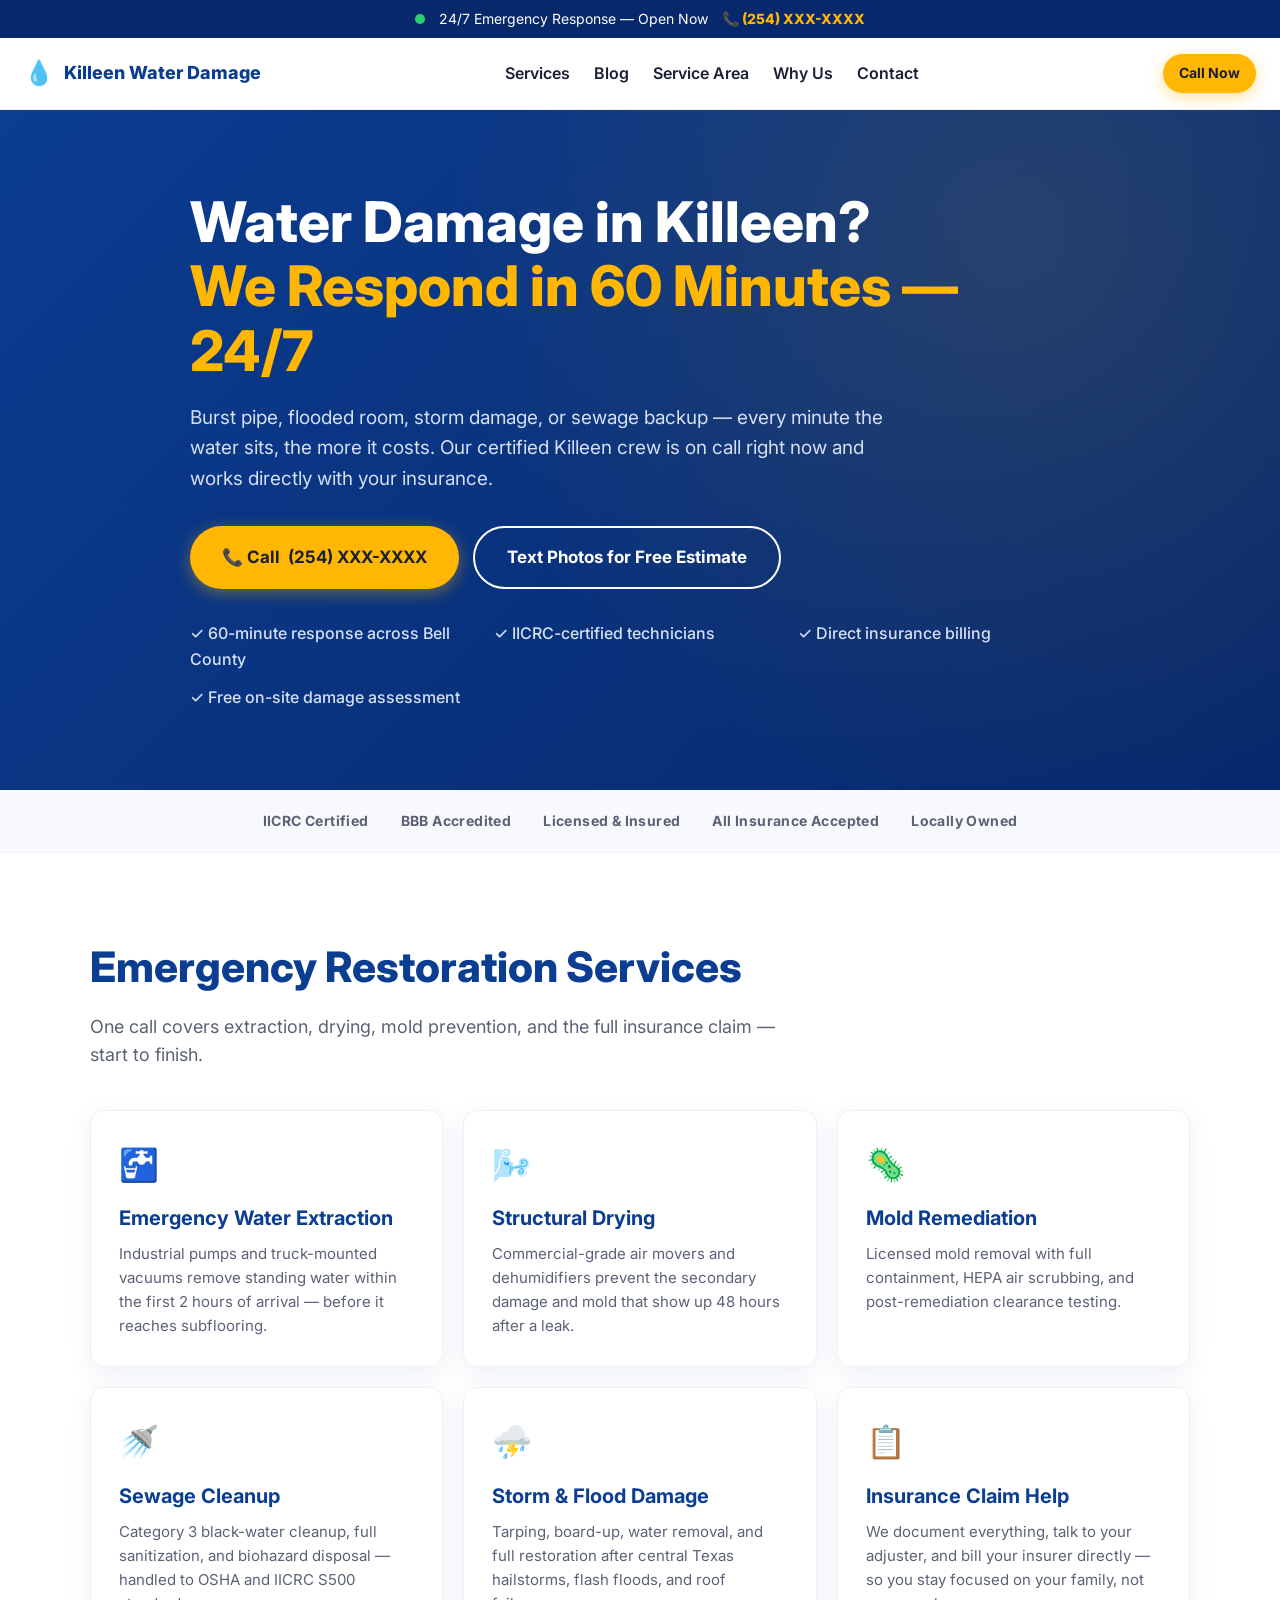
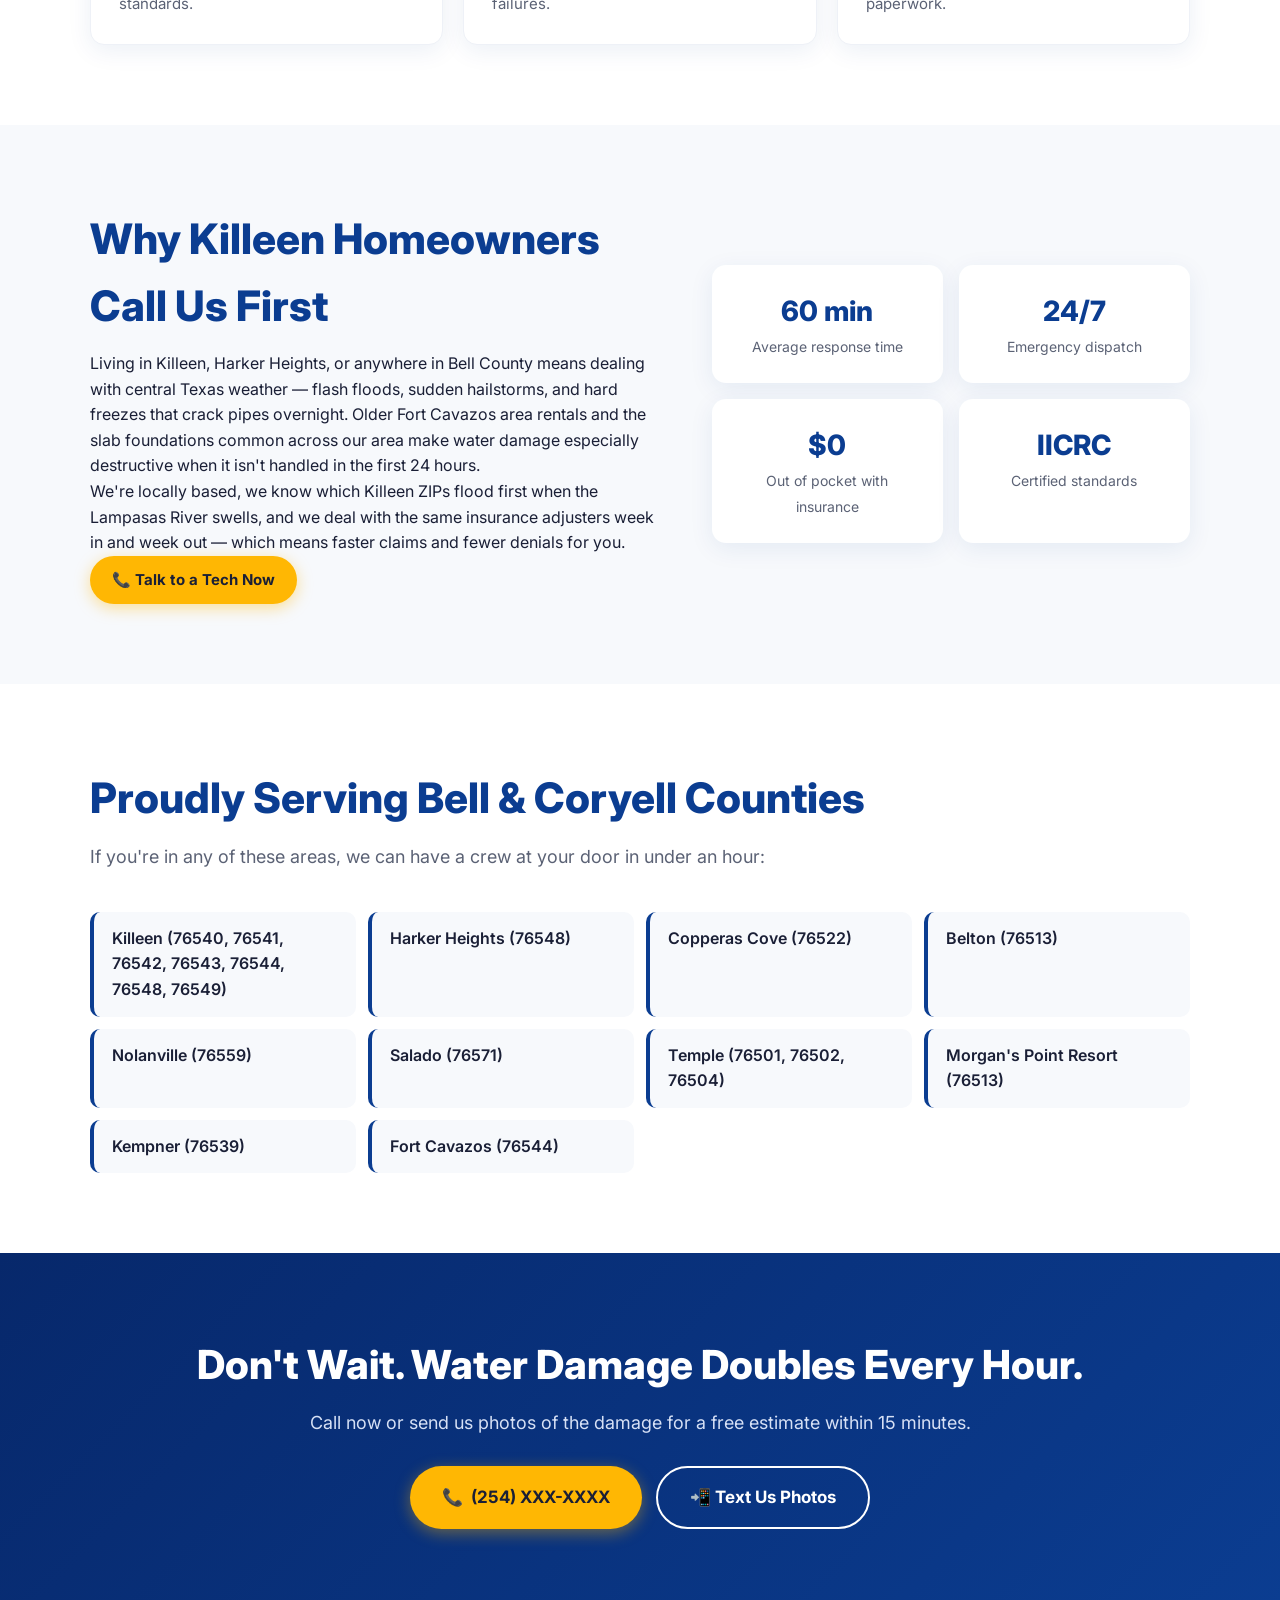
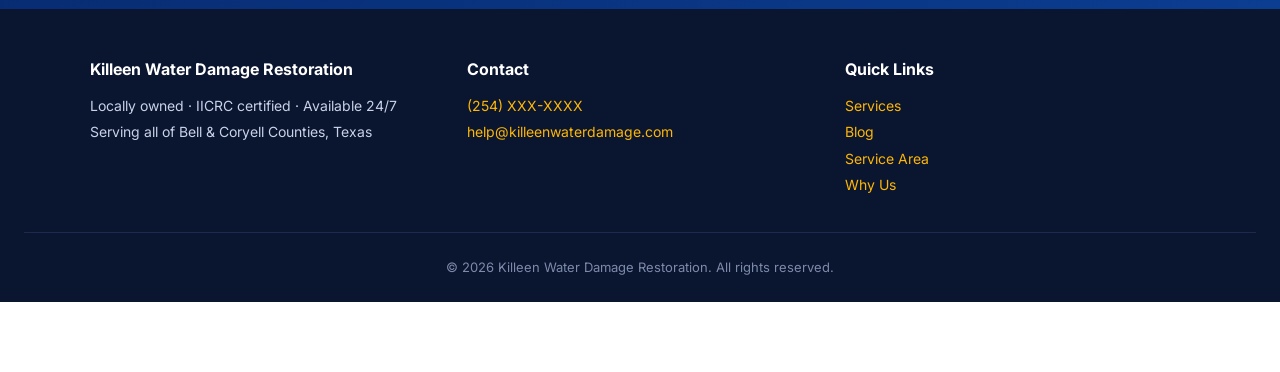
==== index.html @ c3e21293 "feat(blog): add blog index and 3 long-form Killeen guides with FAQ schema Made-with: Cursor" ====
<!DOCTYPE html>
<html lang="en">
<head>
  <meta charset="UTF-8" />
  <meta name="viewport" content="width=device-width, initial-scale=1.0" />
  <title>Killeen Water Damage Restoration | 24/7 Emergency Response</title>
  <meta name="description" content="Water damage in Killeen, TX? IICRC-certified crew on call 24/7. 60-minute response, direct insurance billing. Burst pipes, floods, mold—tap to call on mobile." />
  <meta name="theme-color" content="#0b3d91" />
  <link rel="canonical" href="https://killeenwaterdamage.com/" />
  <link rel="icon" href="/favicon.ico" type="image/x-icon" />
  <link rel="icon" href="/favicon.svg" type="image/svg+xml" />
  <meta property="og:type" content="website" />
  <meta property="og:url" content="https://killeenwaterdamage.com/" />
  <meta property="og:title" content="Killeen Water Damage Restoration | 24/7 Emergency Response" />
  <meta property="og:description" content="Killeen, TX water damage: IICRC-certified crew, 60-minute response, insurance billing, extraction, drying, mold. Tap to call from mobile." />
  <meta property="og:image" content="https://killeenwaterdamage.com/og.jpg" />
  <meta property="og:image:width" content="1200" />
  <meta property="og:image:height" content="630" />
  <meta property="og:locale" content="en_US" />
  <meta name="twitter:card" content="summary_large_image" />
  <meta name="twitter:title" content="Killeen Water Damage Restoration | 24/7 Emergency Response" />
  <meta name="twitter:description" content="Killeen, TX water damage: IICRC-certified crew, 60-minute response, insurance billing, extraction, drying, mold." />
  <meta name="twitter:image" content="https://killeenwaterdamage.com/og.jpg" />
  <link rel="preconnect" href="https://fonts.googleapis.com" />
  <link rel="preconnect" href="https://fonts.gstatic.com" crossorigin />
  <link href="https://fonts.googleapis.com/css2?family=Inter:wght@400;600;800&display=swap" rel="stylesheet" />
  <link rel="stylesheet" href="styles.css" />

  <!-- Business JSON-LD: filled from site.config.js. Address line: see TODO(virtual-mailbox) in site.config.js (streetLine). -->
  <script type="application/ld+json" id="ld-json-local-business">{}</script>
</head>
<body data-config-home>

  <div class="topbar">
    <span class="topbar__pulse"></span>
    <span>24/7 Emergency Response &mdash; Open Now</span>
    <a href="tel:+1254XXXXXXX" class="topbar__phone">📞 <span data-site-phone-text>(254) XXX-XXXX</span></a>
  </div>

  <header class="site-header">
    <a href="/" class="logo">
      <span class="logo__mark">💧</span>
      <span class="logo__text">Killeen Water Damage</span>
    </a>
    <nav class="nav" aria-label="Primary">
      <a href="#services">Services</a>
      <a href="/blog/">Blog</a>
      <a href="#area">Service Area</a>
      <a href="#why">Why Us</a>
      <a href="#contact">Contact</a>
    </nav>
    <a href="tel:+1254XXXXXXX" class="btn btn--primary btn--sm">Call Now</a>
  </header>

  <section class="hero">
    <div class="hero__inner">
      <h1>Water Damage in Killeen?<br/><span class="accent">We Respond in 60 Minutes &mdash; 24/7</span></h1>
      <p class="hero__sub">
        Burst pipe, flooded room, storm damage, or sewage backup &mdash; every minute the water sits, the more it costs. Our certified Killeen crew is on call right now and works directly with your insurance.
      </p>

      <div class="hero__cta">
        <a href="tel:+1254XXXXXXX" class="btn btn--primary btn--xl">📞 Call <span data-site-phone-text>(254) XXX-XXXX</span></a>
        <a href="#contact" class="btn btn--ghost btn--xl">Text Photos for Free Estimate</a>
      </div>

      <ul class="hero__bullets">
        <li>✓ 60-minute response across Bell County</li>
        <li>✓ IICRC-certified technicians</li>
        <li>✓ Direct insurance billing</li>
        <li>✓ Free on-site damage assessment</li>
      </ul>
    </div>
  </section>

  <section class="trust">
    <div class="trust__item">IICRC Certified</div>
    <div class="trust__item">BBB Accredited</div>
    <div class="trust__item">Licensed &amp; Insured</div>
    <div class="trust__item">All Insurance Accepted</div>
    <div class="trust__item">Locally Owned</div>
  </section>

  <section id="services" class="section">
    <div class="container">
      <h2 class="section__title">Emergency Restoration Services</h2>
      <p class="section__lead">One call covers extraction, drying, mold prevention, and the full insurance claim &mdash; start to finish.</p>

      <div class="cards">
        <a href="/services/water-extraction/" class="card">
          <div class="card__icon">🚰</div>
          <h3>Emergency Water Extraction</h3>
          <p>Industrial pumps and truck-mounted vacuums remove standing water within the first 2 hours of arrival &mdash; before it reaches subflooring.</p>
        </a>
        <a href="/services/structural-drying/" class="card">
          <div class="card__icon">🌬️</div>
          <h3>Structural Drying</h3>
          <p>Commercial-grade air movers and dehumidifiers prevent the secondary damage and mold that show up 48 hours after a leak.</p>
        </a>
        <a href="/services/mold-remediation/" class="card">
          <div class="card__icon">🦠</div>
          <h3>Mold Remediation</h3>
          <p>Licensed mold removal with full containment, HEPA air scrubbing, and post-remediation clearance testing.</p>
        </a>
        <a href="/services/sewage-cleanup/" class="card">
          <div class="card__icon">🚿</div>
          <h3>Sewage Cleanup</h3>
          <p>Category 3 black-water cleanup, full sanitization, and biohazard disposal &mdash; handled to OSHA and IICRC S500 standards.</p>
        </a>
        <a href="/services/storm-flood-damage/" class="card">
          <div class="card__icon">⛈️</div>
          <h3>Storm &amp; Flood Damage</h3>
          <p>Tarping, board-up, water removal, and full restoration after central Texas hailstorms, flash floods, and roof failures.</p>
        </a>
        <a href="/services/insurance-claim-help/" class="card">
          <div class="card__icon">📋</div>
          <h3>Insurance Claim Help</h3>
          <p>We document everything, talk to your adjuster, and bill your insurer directly &mdash; so you stay focused on your family, not paperwork.</p>
        </a>
      </div>
    </div>
  </section>

  <section id="why" class="section section--alt">
    <div class="container container--two">
      <div>
        <h2 class="section__title">Why Killeen Homeowners Call Us First</h2>
        <p>Living in Killeen, Harker Heights, or anywhere in Bell County means dealing with central Texas weather &mdash; flash floods, sudden hailstorms, and hard freezes that crack pipes overnight. Older Fort Cavazos area rentals and the slab foundations common across our area make water damage especially destructive when it isn't handled in the first 24 hours.</p>
        <p>We're locally based, we know which Killeen ZIPs flood first when the Lampasas River swells, and we deal with the same insurance adjusters week in and week out &mdash; which means faster claims and fewer denials for you.</p>
        <a href="tel:+1254XXXXXXX" class="btn btn--primary">📞 Talk to a Tech Now</a>
      </div>
      <div class="stats">
        <div class="stat"><strong>60 min</strong><span>Average response time</span></div>
        <div class="stat"><strong>24/7</strong><span>Emergency dispatch</span></div>
        <div class="stat"><strong>$0</strong><span>Out of pocket with insurance</span></div>
        <div class="stat"><strong>IICRC</strong><span>Certified standards</span></div>
      </div>
    </div>
  </section>

  <section id="area" class="section">
    <div class="container">
      <h2 class="section__title">Proudly Serving Bell &amp; Coryell Counties</h2>
      <p class="section__lead">If you're in any of these areas, we can have a crew at your door in under an hour:</p>
      <ul class="area-grid">
        <li>Killeen (76540, 76541, 76542, 76543, 76544, 76548, 76549)</li>
        <li>Harker Heights (76548)</li>
        <li>Copperas Cove (76522)</li>
        <li>Belton (76513)</li>
        <li>Nolanville (76559)</li>
        <li>Salado (76571)</li>
        <li>Temple (76501, 76502, 76504)</li>
        <li>Morgan's Point Resort (76513)</li>
        <li>Kempner (76539)</li>
        <li>Fort Cavazos (76544)</li>
      </ul>
    </div>
  </section>

  <section id="contact" class="cta">
    <div class="container">
      <h2>Don't Wait. Water Damage Doubles Every Hour.</h2>
      <p>Call now or send us photos of the damage for a free estimate within 15 minutes.</p>
      <div class="cta__buttons">
        <a href="tel:+1254XXXXXXX" class="btn btn--primary btn--xl">📞 <span data-site-phone-text>(254) XXX-XXXX</span></a>
        <a href="sms:+1254XXXXXXX" class="btn btn--ghost btn--xl">📲 Text Us Photos</a>
      </div>
    </div>
  </section>

  <footer class="footer">
    <div class="container footer__inner">
      <div>
        <strong>Killeen Water Damage Restoration</strong>
        <p>Locally owned &middot; IICRC certified &middot; Available 24/7</p>
        <p>Serving all of Bell &amp; Coryell Counties, Texas</p>
      </div>
      <div>
        <strong>Contact</strong>
        <p><a href="tel:+1254XXXXXXX"><span data-site-phone-text>(254) XXX-XXXX</span></a></p>
        <p><a href="mailto:help@killeenwaterdamage.com">help@killeenwaterdamage.com</a></p>
      </div>
      <div>
        <strong>Quick Links</strong>
        <p><a href="#services">Services</a></p>
        <p><a href="/blog/">Blog</a></p>
        <p><a href="#area">Service Area</a></p>
        <p><a href="#why">Why Us</a></p>
      </div>
    </div>
    <div class="footer__legal">
      &copy; <span id="year"></span> Killeen Water Damage Restoration. All rights reserved.
    </div>
  </footer>

  <a href="tel:+1254XXXXXXX" class="sticky-call">📞 Call Now &mdash; 24/7</a>

  <script src="site.config.js" defer></script>
  <script src="script.js" defer></script>
</body>
</html>
---- styles.css ----
:root {
  --navy: #0b3d91;
  --navy-dark: #07286b;
  --accent: #ffb703;
  --bg: #f7f9fc;
  --text: #1a1f36;
  --muted: #5b6275;
  --white: #ffffff;
  --shadow: 0 6px 24px rgba(11, 61, 145, 0.08);
  --radius: 14px;
}

* { box-sizing: border-box; margin: 0; padding: 0; }
html { scroll-behavior: smooth; }
body {
  font-family: 'Inter', -apple-system, BlinkMacSystemFont, sans-serif;
  color: var(--text);
  background: var(--white);
  line-height: 1.6;
  -webkit-font-smoothing: antialiased;
  padding-bottom: 70px;
}
a { color: var(--navy); text-decoration: none; }
img { max-width: 100%; display: block; }

/* TOP BAR */
.topbar {
  background: var(--navy-dark);
  color: var(--white);
  display: flex;
  justify-content: center;
  align-items: center;
  gap: 14px;
  padding: 8px 16px;
  font-size: 14px;
  flex-wrap: wrap;
}
.topbar__pulse {
  width: 10px; height: 10px; border-radius: 50%;
  background: #2ecc71;
  box-shadow: 0 0 0 0 rgba(46, 204, 113, 0.7);
  animation: pulse 1.6s infinite;
}
@keyframes pulse {
  0% { box-shadow: 0 0 0 0 rgba(46, 204, 113, 0.7); }
  70% { box-shadow: 0 0 0 12px rgba(46, 204, 113, 0); }
  100% { box-shadow: 0 0 0 0 rgba(46, 204, 113, 0); }
}
.topbar__phone { color: var(--accent); font-weight: 800; }

/* HEADER */
.site-header {
  display: flex;
  justify-content: space-between;
  align-items: center;
  padding: 16px 24px;
  background: var(--white);
  border-bottom: 1px solid #eef1f7;
  position: sticky; top: 0; z-index: 50;
}
.logo { display: flex; align-items: center; gap: 10px; font-weight: 800; color: var(--navy); font-size: 18px; }
.logo__mark { font-size: 24px; }
.nav { display: flex; gap: 24px; }
.nav a { color: var(--text); font-weight: 600; }
.nav a:hover { color: var(--navy); }

@media (max-width: 760px) {
  .nav { display: none; }
}

/* BUTTONS */
.btn {
  display: inline-flex;
  align-items: center;
  justify-content: center;
  gap: 8px;
  padding: 12px 22px;
  border-radius: 999px;
  font-weight: 700;
  font-size: 15px;
  transition: transform .08s ease, box-shadow .2s ease;
  cursor: pointer;
  border: none;
}
.btn--primary { background: var(--accent); color: #1a1f36; box-shadow: 0 4px 16px rgba(255, 183, 3, 0.4); }
.btn--primary:hover { transform: translateY(-1px); box-shadow: 0 8px 24px rgba(255, 183, 3, 0.5); }
.btn--ghost { background: transparent; color: var(--white); border: 2px solid var(--white); }
.btn--ghost:hover { background: var(--white); color: var(--navy); }
.btn--xl { padding: 16px 32px; font-size: 17px; }
.btn--sm { padding: 8px 16px; font-size: 14px; }

/* HERO */
.hero {
  background: linear-gradient(135deg, var(--navy) 0%, var(--navy-dark) 100%);
  color: var(--white);
  padding: 80px 24px;
  position: relative;
  overflow: hidden;
}
.hero::before {
  content: '';
  position: absolute; inset: 0;
  background: radial-gradient(circle at 80% 20%, rgba(255,183,3,0.12), transparent 50%);
  pointer-events: none;
}
.hero__inner { max-width: 900px; margin: 0 auto; position: relative; }
.hero h1 { font-size: clamp(32px, 5vw, 56px); font-weight: 800; line-height: 1.15; margin-bottom: 20px; }
.hero h1 .accent { color: var(--accent); }
.hero__sub { font-size: clamp(16px, 2vw, 19px); color: #d6e0f5; max-width: 720px; margin-bottom: 32px; }
.hero__cta { display: flex; flex-wrap: wrap; gap: 14px; margin-bottom: 32px; }
.hero__bullets { list-style: none; display: grid; grid-template-columns: repeat(auto-fit, minmax(220px, 1fr)); gap: 12px; }
.hero__bullets li { color: #d6e0f5; font-weight: 500; }

/* TRUST STRIP */
.trust {
  background: var(--bg);
  padding: 20px 24px;
  display: flex;
  flex-wrap: wrap;
  justify-content: center;
  gap: 32px;
  border-bottom: 1px solid #eef1f7;
}
.trust__item { font-weight: 700; color: var(--muted); font-size: 14px; letter-spacing: 0.4px; }

/* SECTIONS */
.section { padding: 80px 24px; }
.section--alt { background: var(--bg); }
.container { max-width: 1100px; margin: 0 auto; }
.container--two { display: grid; grid-template-columns: 1.2fr 1fr; gap: 48px; align-items: center; }
@media (max-width: 800px) { .container--two { grid-template-columns: 1fr; } }
.section__title { font-size: clamp(28px, 4vw, 42px); font-weight: 800; margin-bottom: 12px; color: var(--navy); }
.section__lead { color: var(--muted); font-size: 18px; margin-bottom: 40px; max-width: 700px; }

/* CARDS */
.cards { display: grid; grid-template-columns: repeat(auto-fit, minmax(280px, 1fr)); gap: 20px; }
.card {
  background: var(--white);
  border: 1px solid #eef1f7;
  border-radius: var(--radius);
  padding: 28px;
  box-shadow: var(--shadow);
  transition: transform .15s ease, box-shadow .25s ease;
}
.card:hover { transform: translateY(-4px); box-shadow: 0 12px 32px rgba(11, 61, 145, 0.12); }
.card__icon { font-size: 32px; margin-bottom: 12px; }
.card h3 { font-size: 20px; margin-bottom: 8px; color: var(--navy); }
.card p { color: var(--muted); font-size: 15px; }
a.card {
  color: inherit;
  display: block;
  text-decoration: none;
}
a.card:hover h3 { text-decoration: underline; text-underline-offset: 3px; }
.prose h2 { font-size: 1.35rem; color: var(--navy); margin: 2.5rem 0 0.75rem; }
.prose h3 { font-size: 1.1rem; color: var(--navy); margin: 1.5rem 0 0.5rem; }
.prose p { margin: 0 0 1rem; color: var(--text); }
.prose ul { margin: 0 0 1.25rem 1.1rem; color: var(--text); }
.prose li { margin-bottom: 0.4rem; }
.prose-cta { background: var(--bg); border-left: 4px solid var(--navy); padding: 1.25rem 1.5rem; border-radius: var(--radius); margin: 2rem 0; }
.faq__list { list-style: none; margin: 0; padding: 0; }
.faq__list li { margin-bottom: 1.25rem; border-bottom: 1px solid #eef1f7; padding-bottom: 1.25rem; }
.faq__list h3 { font-size: 1rem; margin-bottom: 0.4rem; }
.svc-footer-links { display: flex; flex-wrap: wrap; gap: 0.75rem; margin-top: 2rem; }
.svc-footer-links a { text-decoration: underline; }
.post-meta { color: var(--muted); font-size: 14px; margin-bottom: 0.5rem; }
.post-lead { font-size: 1.1rem; font-weight: 600; color: var(--navy); margin-bottom: 1.5rem; }
.blog-cta { background: var(--bg); border-radius: var(--radius); padding: 1.25rem 1.5rem; margin: 2rem 0; border: 1px solid #eef1f7; }
.blog-cta .btn { margin-top: 0.5rem; }

/* STATS */
.stats { display: grid; grid-template-columns: 1fr 1fr; gap: 16px; }
.stat {
  background: var(--white);
  border-radius: var(--radius);
  padding: 24px;
  text-align: center;
  box-shadow: var(--shadow);
}
.stat strong { display: block; font-size: 28px; color: var(--navy); font-weight: 800; }
.stat span { color: var(--muted); font-size: 14px; }

/* AREA GRID */
.area-grid {
  list-style: none;
  display: grid;
  grid-template-columns: repeat(auto-fit, minmax(260px, 1fr));
  gap: 12px;
}
.area-grid li {
  background: var(--bg);
  padding: 14px 18px;
  border-radius: 10px;
  font-weight: 600;
  color: var(--text);
  border-left: 4px solid var(--navy);
}

/* FINAL CTA */
.cta {
  background: linear-gradient(135deg, var(--navy-dark) 0%, var(--navy) 100%);
  color: var(--white);
  padding: 80px 24px;
  text-align: center;
}
.cta h2 { font-size: clamp(28px, 4vw, 40px); font-weight: 800; margin-bottom: 12px; }
.cta p { color: #d6e0f5; font-size: 18px; margin-bottom: 28px; }
.cta__buttons { display: flex; flex-wrap: wrap; gap: 14px; justify-content: center; }

/* FOOTER */
.footer { background: #0a1530; color: #c9d2e7; padding: 48px 24px 0; }
.footer__inner {
  display: grid;
  grid-template-columns: repeat(auto-fit, minmax(240px, 1fr));
  gap: 32px;
}
.footer strong { color: var(--white); display: block; margin-bottom: 12px; font-size: 16px; }
.footer p { font-size: 14px; margin-bottom: 4px; }
.footer a { color: var(--accent); }
.footer__legal {
  text-align: center;
  padding: 24px 0;
  margin-top: 32px;
  border-top: 1px solid #1c2950;
  font-size: 13px;
  color: #7d8aaa;
}

/* STICKY MOBILE CALL BAR */
.sticky-call {
  display: none;
  position: fixed;
  bottom: 0;
  left: 0;
  right: 0;
  background: var(--accent);
  color: #1a1f36;
  text-align: center;
  padding: 16px;
  font-weight: 800;
  font-size: 17px;
  z-index: 100;
  box-shadow: 0 -4px 16px rgba(0,0,0,0.2);
}
@media (max-width: 760px) {
  .sticky-call { display: block; }
}
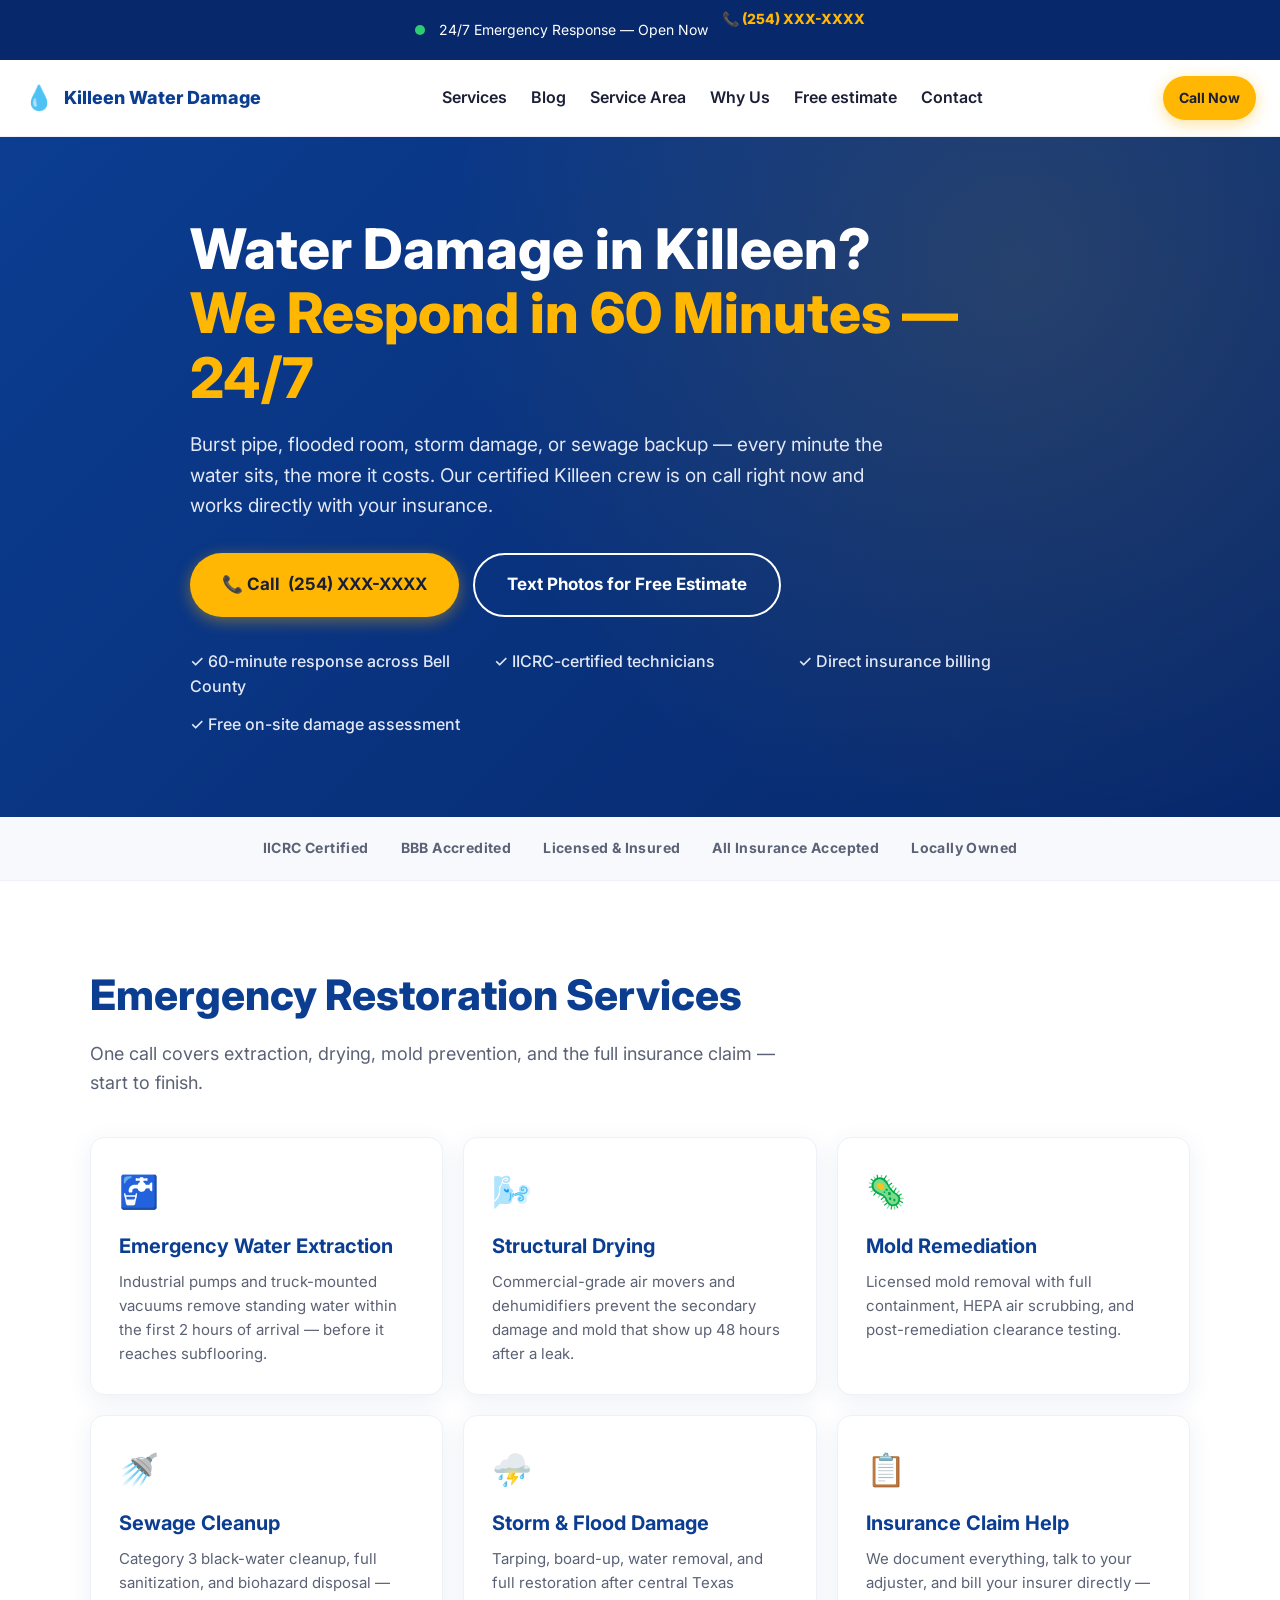
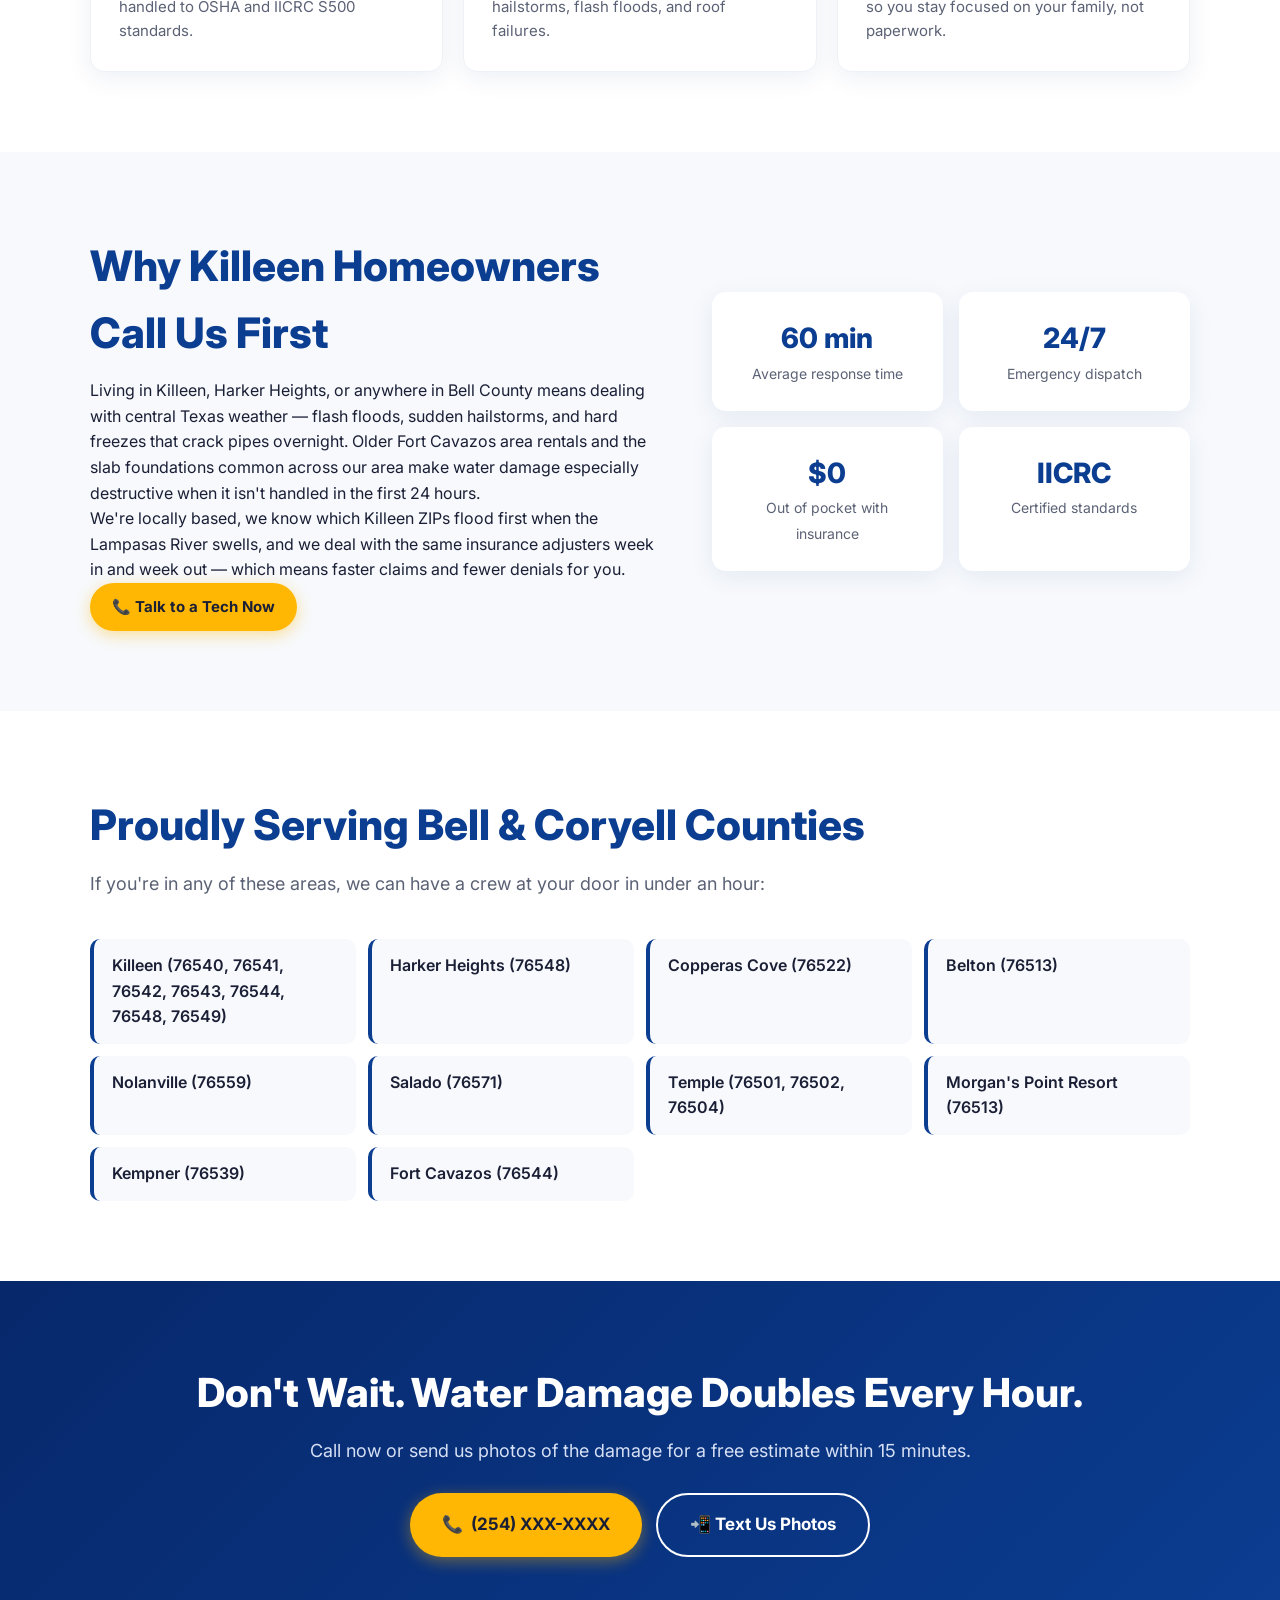
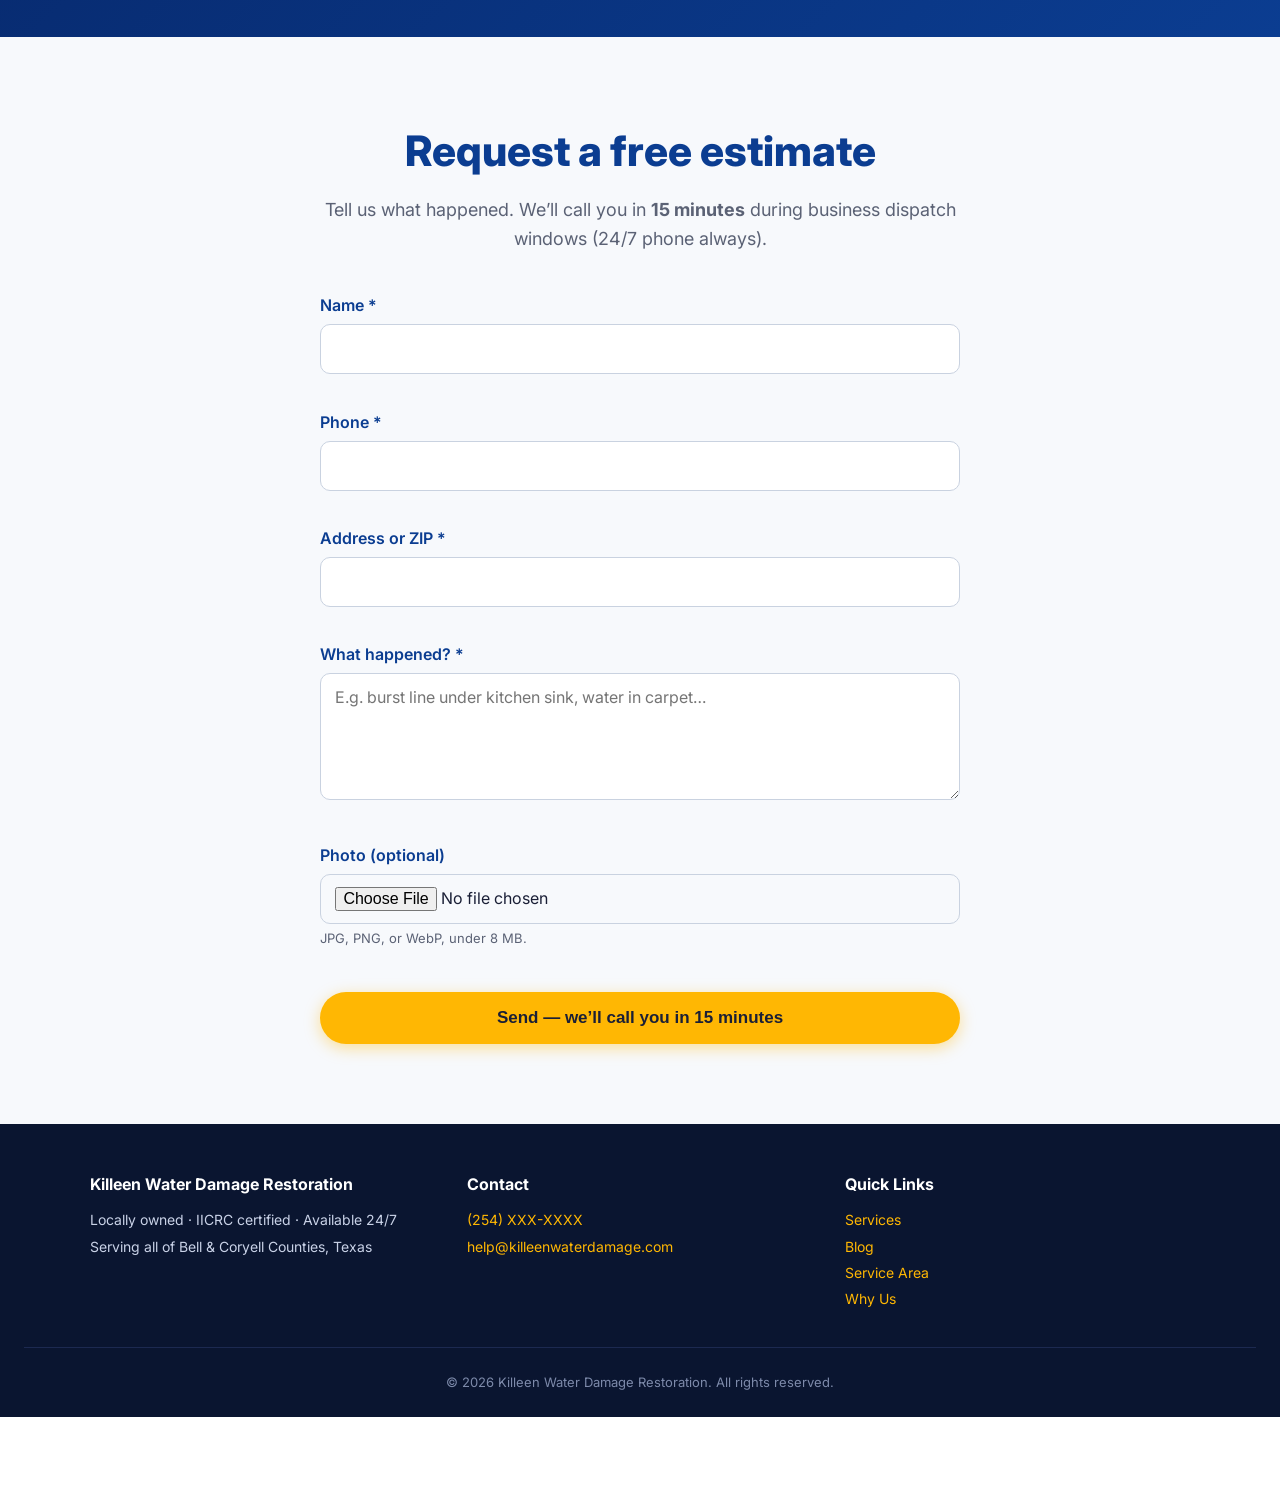
==== commit c425696c: "feat(forms): add free estimate form to homepage with /api/lead; improve a11y, contrast, and font loa" ====
--- a/index.html
+++ b/index.html
@@ -3,7 +3,7 @@
 <head>
   <meta charset="UTF-8" />
   <meta name="viewport" content="width=device-width, initial-scale=1.0" />
-  <title>Killeen Water Damage Restoration | 24/7 Emergency Response</title>
+  <title>24/7 Water Damage in Killeen, TX | Killeen Water Damage Restoration</title>
   <meta name="description" content="Water damage in Killeen, TX? IICRC-certified crew on call 24/7. 60-minute response, direct insurance billing. Burst pipes, floods, mold—tap to call on mobile." />
   <meta name="theme-color" content="#0b3d91" />
   <link rel="canonical" href="https://killeenwaterdamage.com/" />
@@ -11,20 +11,22 @@
   <link rel="icon" href="/favicon.svg" type="image/svg+xml" />
   <meta property="og:type" content="website" />
   <meta property="og:url" content="https://killeenwaterdamage.com/" />
-  <meta property="og:title" content="Killeen Water Damage Restoration | 24/7 Emergency Response" />
+  <meta property="og:title" content="24/7 Water Damage in Killeen, TX | Killeen Water Damage Restoration" />
   <meta property="og:description" content="Killeen, TX water damage: IICRC-certified crew, 60-minute response, insurance billing, extraction, drying, mold. Tap to call from mobile." />
   <meta property="og:image" content="https://killeenwaterdamage.com/og.jpg" />
   <meta property="og:image:width" content="1200" />
   <meta property="og:image:height" content="630" />
   <meta property="og:locale" content="en_US" />
   <meta name="twitter:card" content="summary_large_image" />
-  <meta name="twitter:title" content="Killeen Water Damage Restoration | 24/7 Emergency Response" />
+  <meta name="twitter:title" content="24/7 Water Damage in Killeen, TX | Killeen Water Damage Restoration" />
   <meta name="twitter:description" content="Killeen, TX water damage: IICRC-certified crew, 60-minute response, insurance billing, extraction, drying, mold." />
   <meta name="twitter:image" content="https://killeenwaterdamage.com/og.jpg" />
   <link rel="preconnect" href="https://fonts.googleapis.com" />
   <link rel="preconnect" href="https://fonts.gstatic.com" crossorigin />
-  <link href="https://fonts.googleapis.com/css2?family=Inter:wght@400;600;800&display=swap" rel="stylesheet" />
+  <link href="https://fonts.googleapis.com/css2?family=Inter:wght@400;600;800&display=swap" rel="stylesheet" media="print" onload="this.media='all'" />
+  <noscript><link href="https://fonts.googleapis.com/css2?family=Inter:wght@400;600;800&display=swap" rel="stylesheet" /></noscript>
   <link rel="stylesheet" href="styles.css" />
+  <meta property="og:site_name" content="Killeen Water Damage Restoration" />
 
   <!-- Business JSON-LD: filled from site.config.js. Address line: see TODO(virtual-mailbox) in site.config.js (streetLine). -->
   <script type="application/ld+json" id="ld-json-local-business">{}</script>
@@ -38,8 +40,8 @@
   </div>
 
   <header class="site-header">
-    <a href="/" class="logo">
-      <span class="logo__mark">💧</span>
+    <a href="/" class="logo" aria-label="Killeen Water Damage home">
+      <span class="logo__mark" aria-hidden="true">💧</span>
       <span class="logo__text">Killeen Water Damage</span>
     </a>
     <nav class="nav" aria-label="Primary">
@@ -47,9 +49,10 @@
       <a href="/blog/">Blog</a>
       <a href="#area">Service Area</a>
       <a href="#why">Why Us</a>
+      <a href="#estimate">Free estimate</a>
       <a href="#contact">Contact</a>
     </nav>
-    <a href="tel:+1254XXXXXXX" class="btn btn--primary btn--sm">Call Now</a>
+    <a href="tel:+1254XXXXXXX" class="btn btn--primary btn--sm" aria-label="Call now (24-7)">Call Now</a>
   </header>
 
   <section class="hero">
@@ -168,7 +171,46 @@
     </div>
   </section>
 
-  <footer class="footer">
+  <section id="estimate" class="section section--alt" aria-labelledby="estimate-title">
+    <div class="container" style="max-width: 640px">
+      <h2 id="estimate-title" class="section__title" style="text-align: center">Request a free estimate</h2>
+      <p class="section__lead" style="text-align: center; margin-left: auto; margin-right: auto">Tell us what happened. We&rsquo;ll call you in <strong>15 minutes</strong> during business dispatch windows (24/7 phone always).</p>
+      <form class="lead-form" id="lead-form" novalidate enctype="multipart/form-data" method="post" action="/api/lead" lang="en">
+        <p class="lead-form__field">
+          <label for="lead-name">Name <span aria-hidden="true">*</span></label>
+          <input type="text" id="lead-name" name="name" required autocomplete="name" />
+          <span class="lead-form__err" id="lead-err-name" role="alert"></span>
+        </p>
+        <p class="lead-form__field">
+          <label for="lead-phone">Phone <span aria-hidden="true">*</span></label>
+          <input type="tel" id="lead-phone" name="phone" inputmode="tel" required autocomplete="tel" />
+          <span class="lead-form__err" id="lead-err-phone" role="alert"></span>
+        </p>
+        <p class="lead-form__field">
+          <label for="lead-addr">Address or ZIP <span aria-hidden="true">*</span></label>
+          <input type="text" id="lead-addr" name="address" required autocomplete="street-address" />
+          <span class="lead-form__err" id="lead-err-addr" role="alert"></span>
+        </p>
+        <p class="lead-form__field">
+          <label for="lead-msg">What happened? <span aria-hidden="true">*</span></label>
+          <textarea id="lead-msg" name="description" rows="4" required placeholder="E.g. burst line under kitchen sink, water in carpet…"></textarea>
+          <span class="lead-form__err" id="lead-err-msg" role="alert"></span>
+        </p>
+        <p class="lead-form__field">
+          <label for="lead-photo">Photo (optional)</label>
+          <input type="file" id="lead-photo" name="photo" accept="image/*" />
+          <span class="lead-form__hint" id="lead-photo-hint">JPG, PNG, or WebP, under 8 MB.</span>
+          <span class="lead-form__err" id="lead-err-photo" role="alert"></span>
+        </p>
+        <button type="submit" class="btn btn--primary btn--xl" style="width: 100%; margin-top: 0.5rem" id="lead-submit">Send &mdash; we&rsquo;ll call you in 15 minutes</button>
+      </form>
+      <div class="lead-form__success" id="lead-success" hidden role="status">
+        <p><strong>We&rsquo;ll call you in 15 minutes.</strong> If this is a life-safety emergency, <a href="tel:+1254XXXXXXX" class="accent-link">call <span data-site-phone-text>(254) XXX-XXXX</span></a> right now so dispatch can route a truck.</p>
+      </div>
+    </div>
+  </section>
+
+  <footer class="footer" role="contentinfo">
     <div class="container footer__inner">
       <div>
         <strong>Killeen Water Damage Restoration</strong>
@@ -193,7 +235,7 @@
     </div>
   </footer>
 
-  <a href="tel:+1254XXXXXXX" class="sticky-call">📞 Call Now &mdash; 24/7</a>
+  <a href="tel:+1254XXXXXXX" class="sticky-call" aria-label="Call Killeen Water Damage now, 24 hours">📞 Call Now &mdash; 24/7</a>
 
   <script src="site.config.js" defer></script>
   <script src="script.js" defer></script>
--- a/styles.css
+++ b/styles.css
@@ -106,10 +106,10 @@
 .hero__inner { max-width: 900px; margin: 0 auto; position: relative; }
 .hero h1 { font-size: clamp(32px, 5vw, 56px); font-weight: 800; line-height: 1.15; margin-bottom: 20px; }
 .hero h1 .accent { color: var(--accent); }
-.hero__sub { font-size: clamp(16px, 2vw, 19px); color: #d6e0f5; max-width: 720px; margin-bottom: 32px; }
+.hero__sub { font-size: clamp(16px, 2vw, 19px); color: #e2e8f5; max-width: 720px; margin-bottom: 32px; }
 .hero__cta { display: flex; flex-wrap: wrap; gap: 14px; margin-bottom: 32px; }
 .hero__bullets { list-style: none; display: grid; grid-template-columns: repeat(auto-fit, minmax(220px, 1fr)); gap: 12px; }
-.hero__bullets li { color: #d6e0f5; font-weight: 500; }
+.hero__bullets li { color: #e2e8f5; font-weight: 500; }
 
 /* TRUST STRIP */
 .trust {
@@ -168,6 +168,31 @@
 .blog-cta { background: var(--bg); border-radius: var(--radius); padding: 1.25rem 1.5rem; margin: 2rem 0; border: 1px solid #eef1f7; }
 .blog-cta .btn { margin-top: 0.5rem; }
 
+/* Lead form (homepage) */
+.lead-form { margin-top: 1rem; }
+.lead-form__field { margin-bottom: 1.1rem; }
+.lead-form__field label { display: block; font-weight: 600; color: var(--navy); margin-bottom: 0.35rem; }
+.lead-form input,
+.lead-form textarea {
+  width: 100%;
+  max-width: 100%;
+  padding: 0.7rem 0.9rem;
+  font: inherit;
+  border: 1px solid #c9d2e0;
+  border-radius: 10px;
+  min-height: 44px;
+}
+.lead-form textarea { min-height: 120px; resize: vertical; }
+.lead-form__hint { display: block; font-size: 13px; color: var(--muted); margin-top: 0.25rem; }
+.lead-form__err { display: block; font-size: 13px; color: #b42318; min-height: 1.1em; margin-top: 0.2rem; }
+.lead-form__success { background: #ecfdf3; border: 1px solid #6ee7b7; border-radius: var(--radius); padding: 1.25rem 1.5rem; margin-top: 1.25rem; color: #065f46; }
+.accent-link { color: var(--navy); font-weight: 800; }
+
+/* Mobile tap minimums (44×44) */
+.topbar a,
+.site-header .btn--sm { min-height: 44px; min-width: 44px; align-items: center; }
+.sticky-call { min-height: 48px; display: flex; align-items: center; justify-content: center; }
+
 /* STATS */
 .stats { display: grid; grid-template-columns: 1fr 1fr; gap: 16px; }
 .stat {
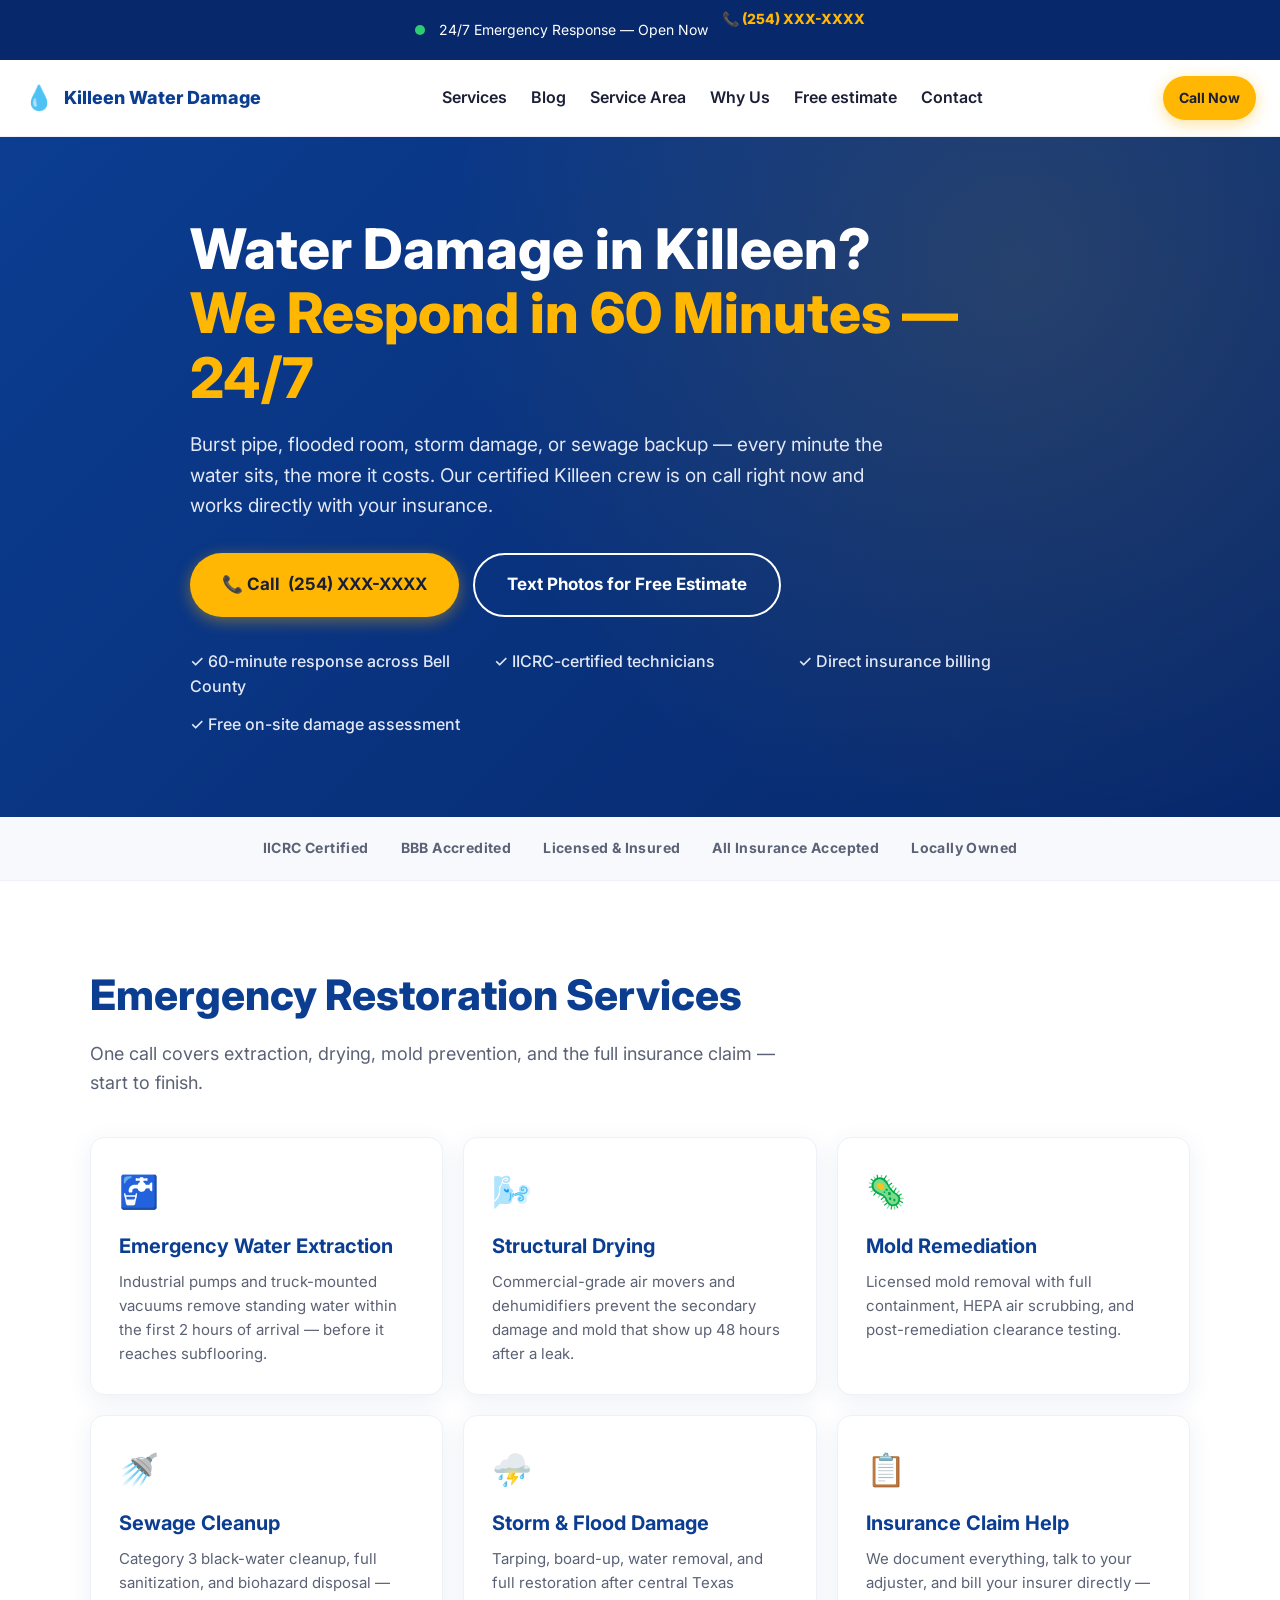
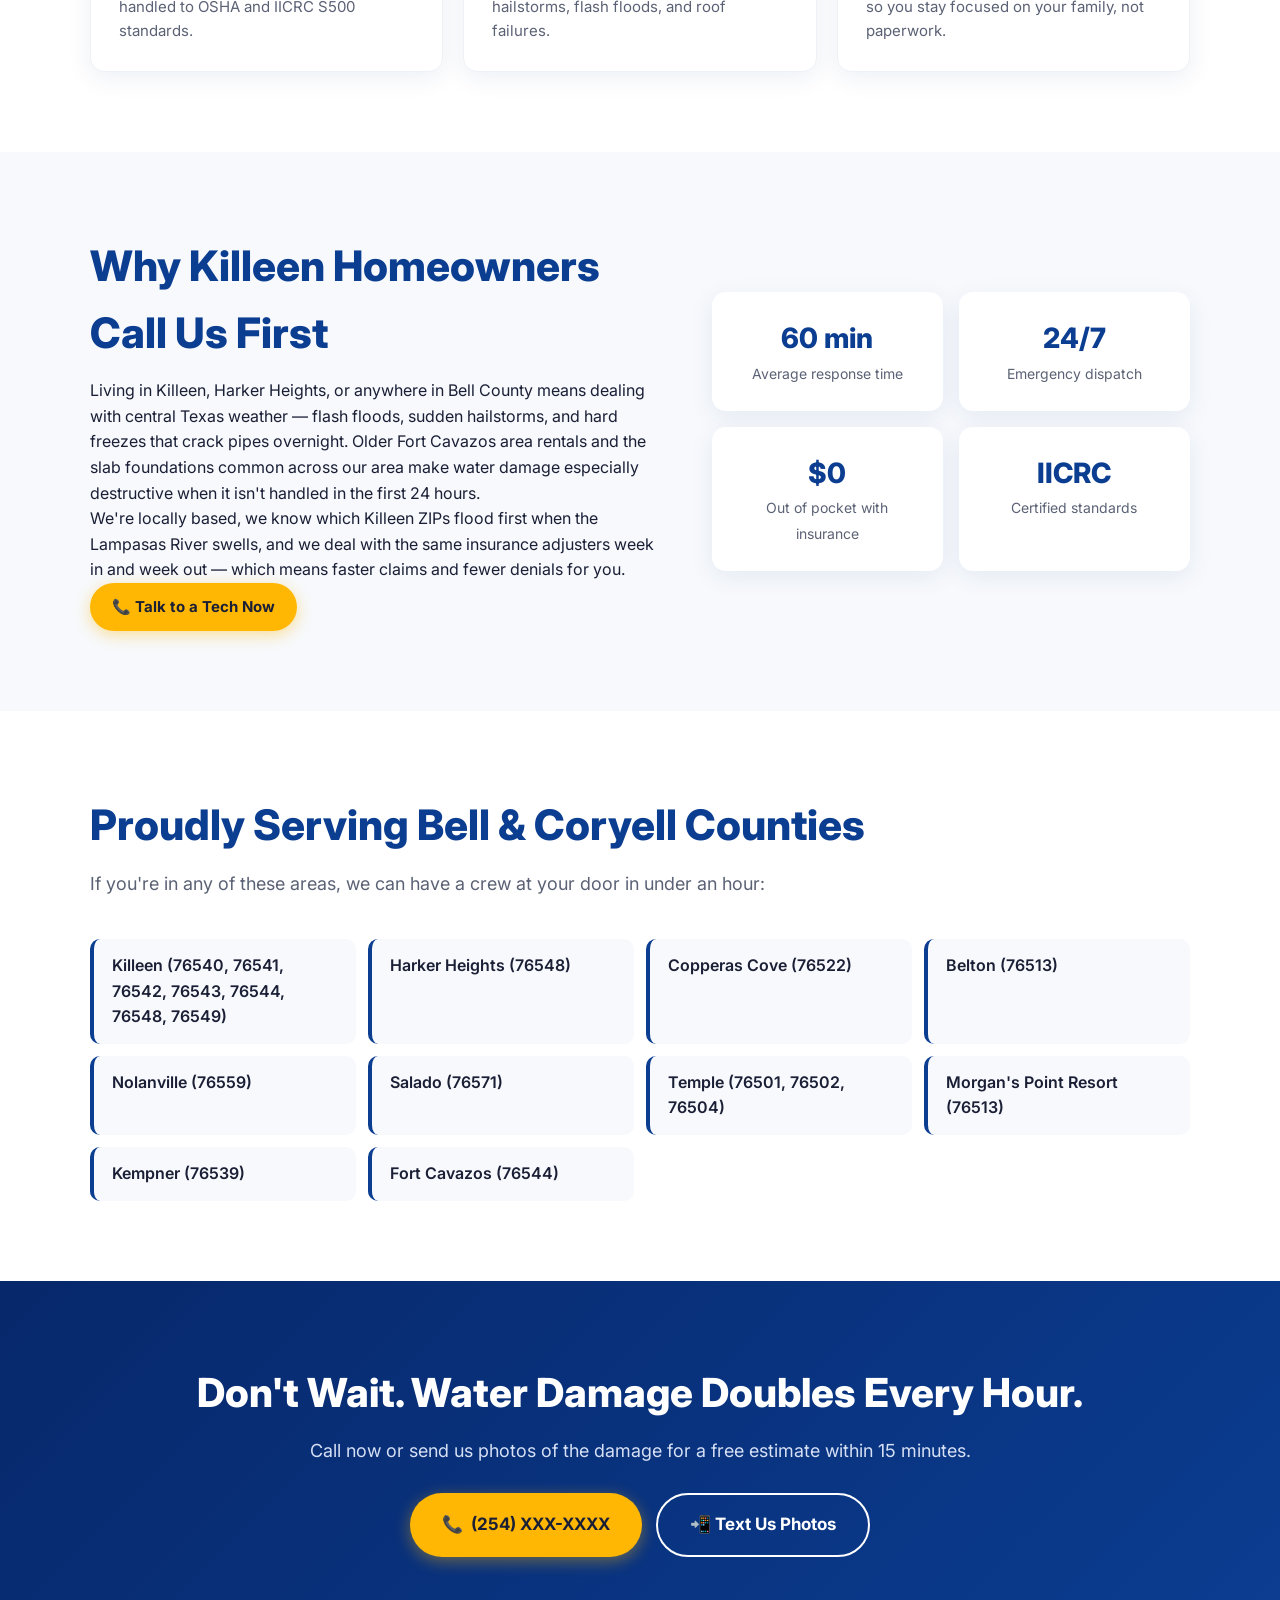
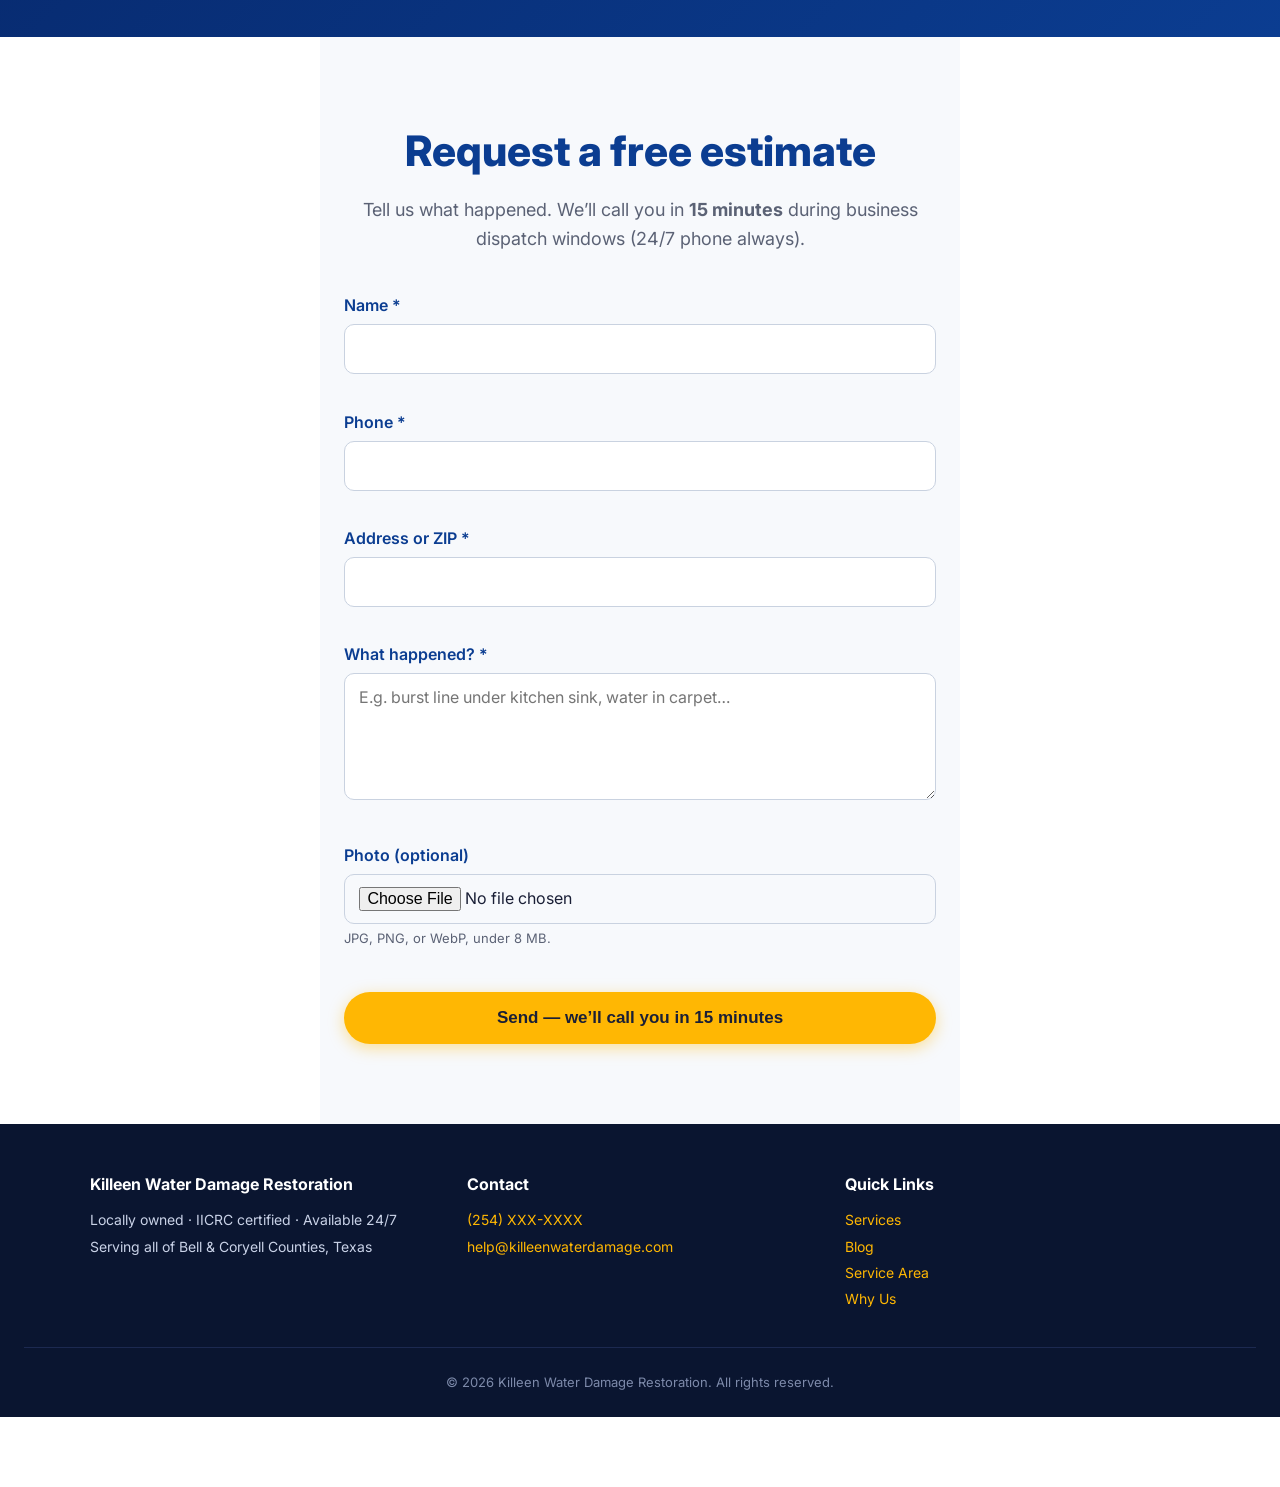
==== commit 37a989a2: "chore(forms): use CSS for estimate block and form hidden state Made-with: Cursor" ====
--- a/index.html
+++ b/index.html
@@ -171,10 +171,10 @@
     </div>
   </section>
 
-  <section id="estimate" class="section section--alt" aria-labelledby="estimate-title">
-    <div class="container" style="max-width: 640px">
-      <h2 id="estimate-title" class="section__title" style="text-align: center">Request a free estimate</h2>
-      <p class="section__lead" style="text-align: center; margin-left: auto; margin-right: auto">Tell us what happened. We&rsquo;ll call you in <strong>15 minutes</strong> during business dispatch windows (24/7 phone always).</p>
+  <section id="estimate" class="section section--alt estimate" aria-labelledby="estimate-title">
+    <div class="container">
+      <h2 id="estimate-title" class="section__title">Request a free estimate</h2>
+      <p class="section__lead">Tell us what happened. We&rsquo;ll call you in <strong>15 minutes</strong> during business dispatch windows (24/7 phone always).</p>
       <form class="lead-form" id="lead-form" novalidate enctype="multipart/form-data" method="post" action="/api/lead" lang="en">
         <p class="lead-form__field">
           <label for="lead-name">Name <span aria-hidden="true">*</span></label>
@@ -202,7 +202,7 @@
           <span class="lead-form__hint" id="lead-photo-hint">JPG, PNG, or WebP, under 8 MB.</span>
           <span class="lead-form__err" id="lead-err-photo" role="alert"></span>
         </p>
-        <button type="submit" class="btn btn--primary btn--xl" style="width: 100%; margin-top: 0.5rem" id="lead-submit">Send &mdash; we&rsquo;ll call you in 15 minutes</button>
+        <button type="submit" class="btn btn--primary btn--xl" id="lead-submit">Send &mdash; we&rsquo;ll call you in 15 minutes</button>
       </form>
       <div class="lead-form__success" id="lead-success" hidden role="status">
         <p><strong>We&rsquo;ll call you in 15 minutes.</strong> If this is a life-safety emergency, <a href="tel:+1254XXXXXXX" class="accent-link">call <span data-site-phone-text>(254) XXX-XXXX</span></a> right now so dispatch can route a truck.</p>
--- a/styles.css
+++ b/styles.css
@@ -187,6 +187,10 @@
 .lead-form__err { display: block; font-size: 13px; color: #b42318; min-height: 1.1em; margin-top: 0.2rem; }
 .lead-form__success { background: #ecfdf3; border: 1px solid #6ee7b7; border-radius: var(--radius); padding: 1.25rem 1.5rem; margin-top: 1.25rem; color: #065f46; }
 .accent-link { color: var(--navy); font-weight: 800; }
+.estimate { max-width: 640px; margin: 0 auto; }
+.estimate .section__title, .estimate .section__lead { text-align: center; }
+.estimate .section__lead { margin-left: auto; margin-right: auto; }
+#lead-submit { width: 100%; margin-top: 0.5rem; }
 
 /* Mobile tap minimums (44×44) */
 .topbar a,
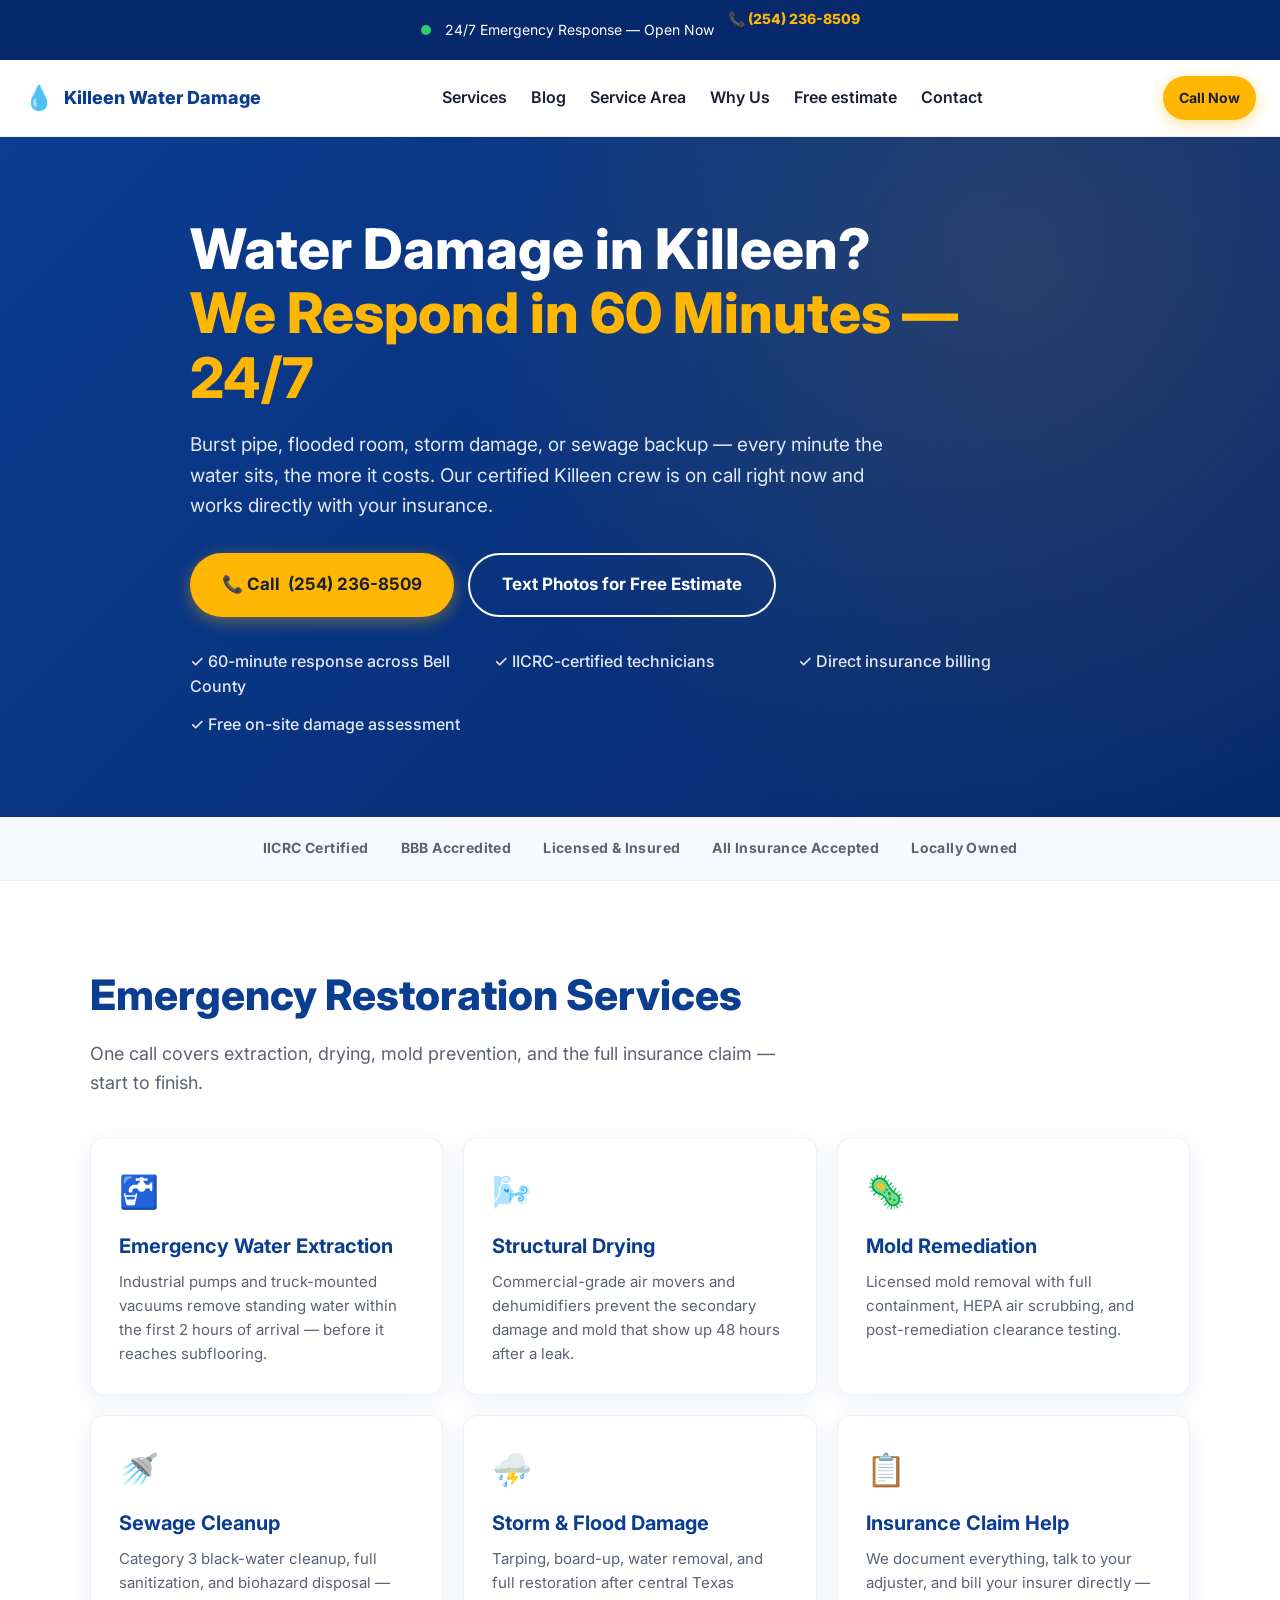
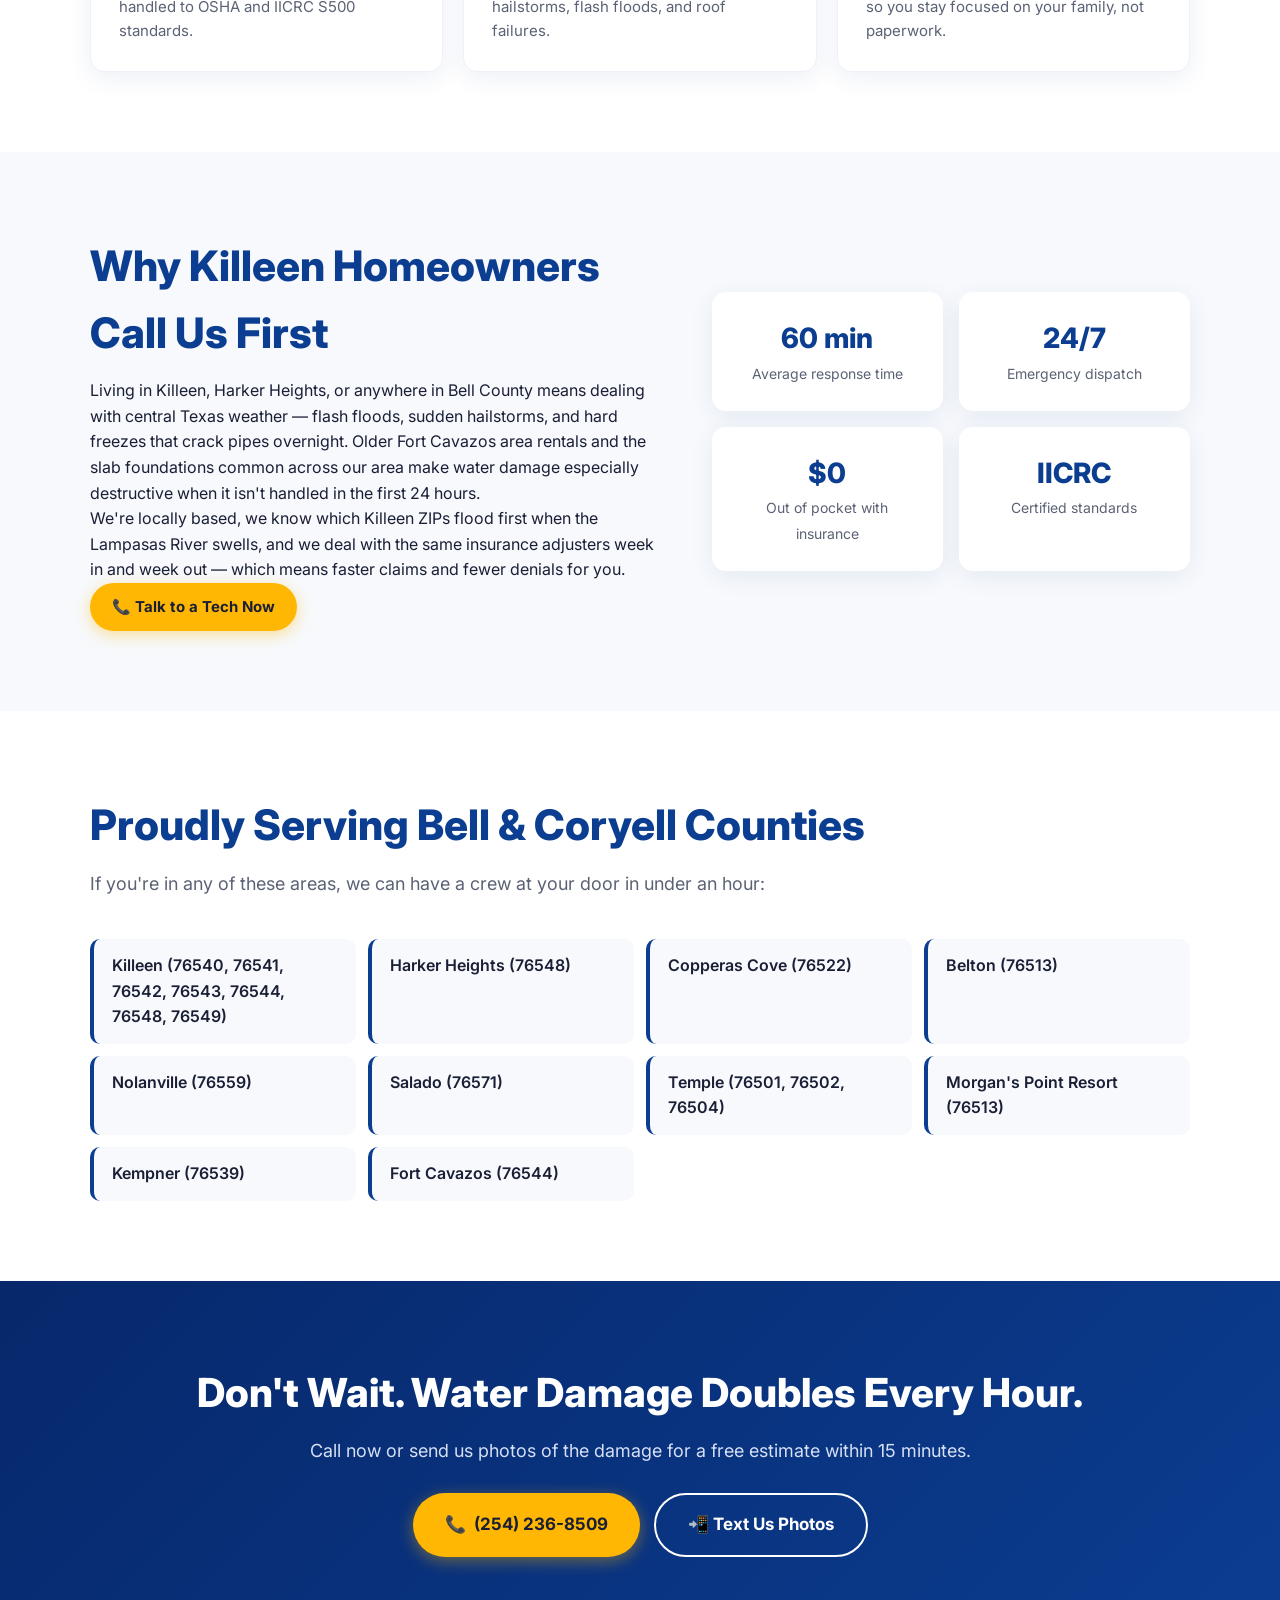
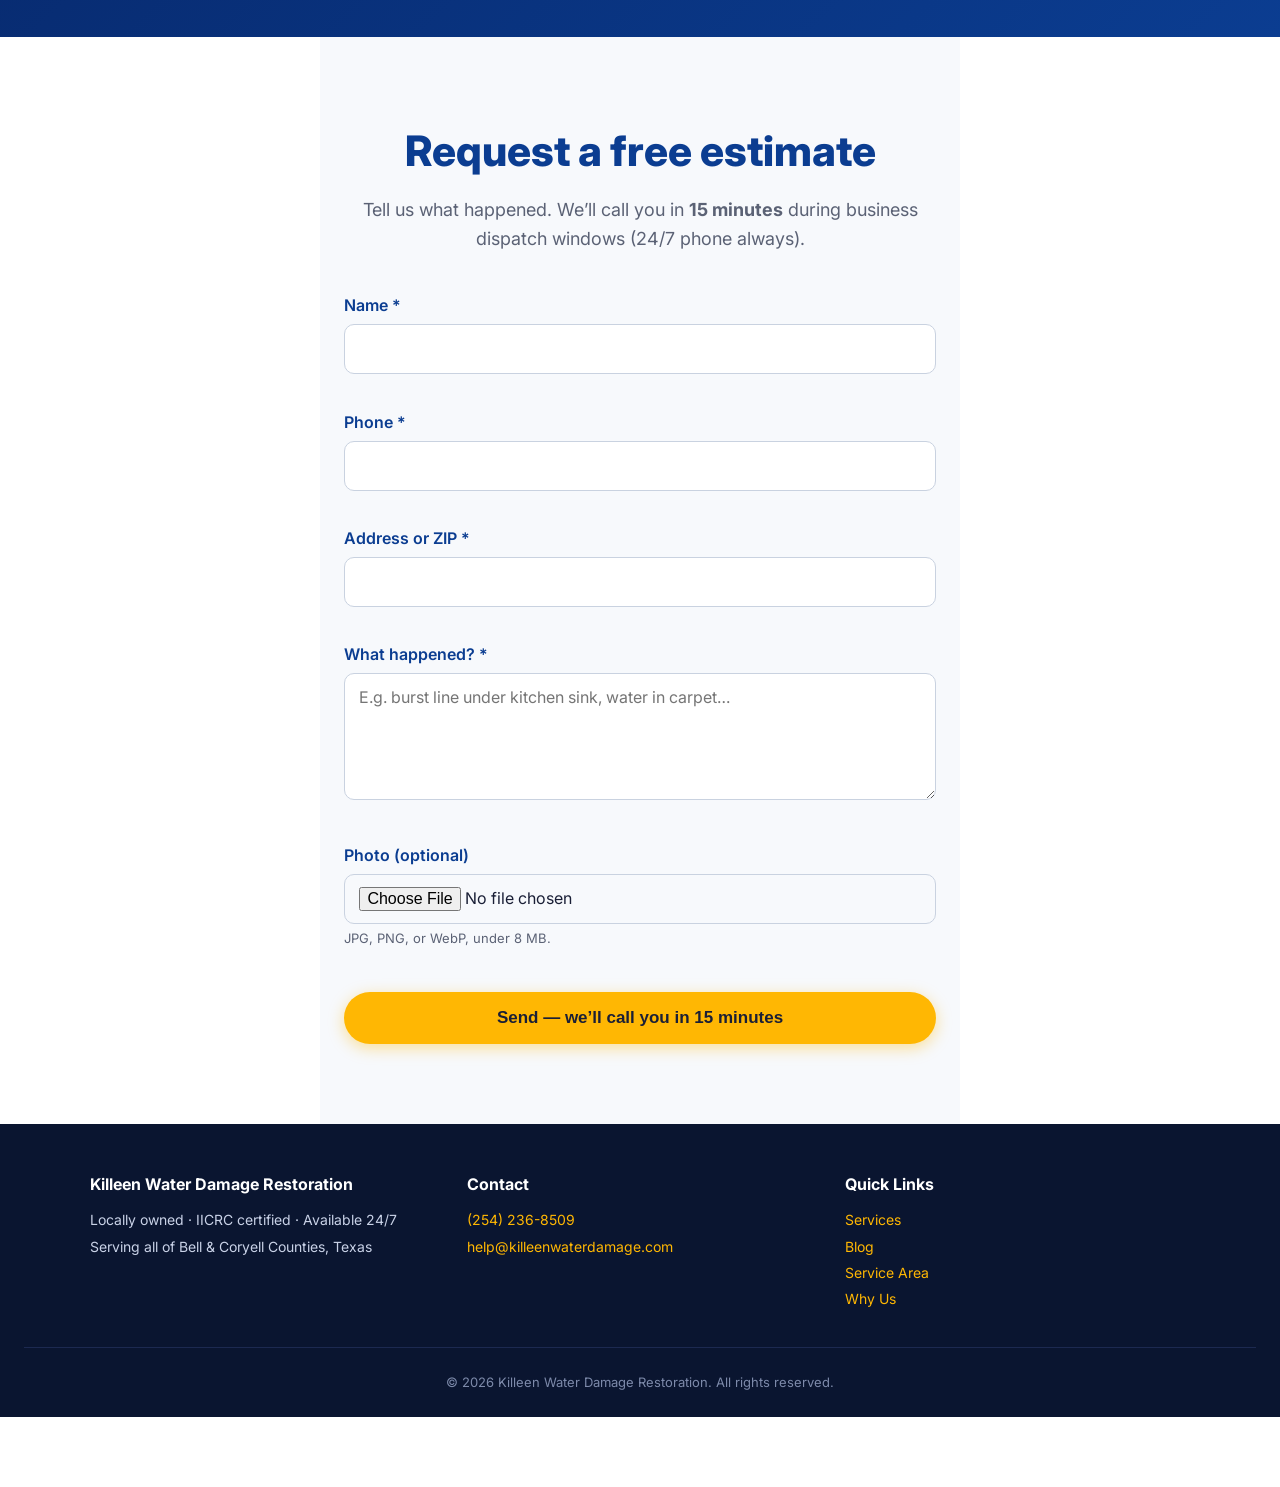
==== commit 85ceaa36: "feat(contact): set live Killeen line (254) 236-8509 in config, links, JSON-LD, and OG image Made-wit" ====
--- a/index.html
+++ b/index.html
@@ -2,9 +2,10 @@
 <html lang="en">
 <head>
   <meta charset="UTF-8" />
+  <meta name="google-site-verification" content="pLTv24Zc-dVqzHTM5Gm-5TnB09vjNI4DpMO-hupSkQg" />
   <meta name="viewport" content="width=device-width, initial-scale=1.0" />
   <title>24/7 Water Damage in Killeen, TX | Killeen Water Damage Restoration</title>
-  <meta name="description" content="Water damage in Killeen, TX? IICRC-certified crew on call 24/7. 60-minute response, direct insurance billing. Burst pipes, floods, mold—tap to call on mobile." />
+  <meta name="description" content="Water damage in Killeen, TX? IICRC-certified crew on call 24/7. 60-minute response across Bell County, direct insurance billing, free on-site assessment. Available now." />
   <meta name="theme-color" content="#0b3d91" />
   <link rel="canonical" href="https://killeenwaterdamage.com/" />
   <link rel="icon" href="/favicon.ico" type="image/x-icon" />
@@ -12,14 +13,14 @@
   <meta property="og:type" content="website" />
   <meta property="og:url" content="https://killeenwaterdamage.com/" />
   <meta property="og:title" content="24/7 Water Damage in Killeen, TX | Killeen Water Damage Restoration" />
-  <meta property="og:description" content="Killeen, TX water damage: IICRC-certified crew, 60-minute response, insurance billing, extraction, drying, mold. Tap to call from mobile." />
+  <meta property="og:description" content="Water damage in Killeen, TX? IICRC-certified crew on call 24/7. 60-minute response across Bell County, direct insurance billing, free on-site assessment. Available now." />
   <meta property="og:image" content="https://killeenwaterdamage.com/og.jpg" />
   <meta property="og:image:width" content="1200" />
   <meta property="og:image:height" content="630" />
   <meta property="og:locale" content="en_US" />
   <meta name="twitter:card" content="summary_large_image" />
   <meta name="twitter:title" content="24/7 Water Damage in Killeen, TX | Killeen Water Damage Restoration" />
-  <meta name="twitter:description" content="Killeen, TX water damage: IICRC-certified crew, 60-minute response, insurance billing, extraction, drying, mold." />
+  <meta name="twitter:description" content="Water damage in Killeen, TX? IICRC-certified crew on call 24/7. 60-minute response across Bell County, direct insurance billing, free on-site assessment. Available now." />
   <meta name="twitter:image" content="https://killeenwaterdamage.com/og.jpg" />
   <link rel="preconnect" href="https://fonts.googleapis.com" />
   <link rel="preconnect" href="https://fonts.gstatic.com" crossorigin />
@@ -36,7 +37,7 @@
   <div class="topbar">
     <span class="topbar__pulse"></span>
     <span>24/7 Emergency Response &mdash; Open Now</span>
-    <a href="tel:+1254XXXXXXX" class="topbar__phone">📞 <span data-site-phone-text>(254) XXX-XXXX</span></a>
+    <a href="tel:+12542368509" class="topbar__phone">📞 <span data-site-phone-text></span></a>
   </div>
 
   <header class="site-header">
@@ -52,7 +53,7 @@
       <a href="#estimate">Free estimate</a>
       <a href="#contact">Contact</a>
     </nav>
-    <a href="tel:+1254XXXXXXX" class="btn btn--primary btn--sm" aria-label="Call now (24-7)">Call Now</a>
+    <a href="tel:+12542368509" class="btn btn--primary btn--sm" aria-label="Call now (24-7)">Call Now</a>
   </header>
 
   <section class="hero">
@@ -63,7 +64,7 @@
       </p>
 
       <div class="hero__cta">
-        <a href="tel:+1254XXXXXXX" class="btn btn--primary btn--xl">📞 Call <span data-site-phone-text>(254) XXX-XXXX</span></a>
+        <a href="tel:+12542368509" class="btn btn--primary btn--xl">📞 Call <span data-site-phone-text></span></a>
         <a href="#contact" class="btn btn--ghost btn--xl">Text Photos for Free Estimate</a>
       </div>
 
@@ -130,7 +131,7 @@
         <h2 class="section__title">Why Killeen Homeowners Call Us First</h2>
         <p>Living in Killeen, Harker Heights, or anywhere in Bell County means dealing with central Texas weather &mdash; flash floods, sudden hailstorms, and hard freezes that crack pipes overnight. Older Fort Cavazos area rentals and the slab foundations common across our area make water damage especially destructive when it isn't handled in the first 24 hours.</p>
         <p>We're locally based, we know which Killeen ZIPs flood first when the Lampasas River swells, and we deal with the same insurance adjusters week in and week out &mdash; which means faster claims and fewer denials for you.</p>
-        <a href="tel:+1254XXXXXXX" class="btn btn--primary">📞 Talk to a Tech Now</a>
+        <a href="tel:+12542368509" class="btn btn--primary">📞 Talk to a Tech Now</a>
       </div>
       <div class="stats">
         <div class="stat"><strong>60 min</strong><span>Average response time</span></div>
@@ -165,8 +166,8 @@
       <h2>Don't Wait. Water Damage Doubles Every Hour.</h2>
       <p>Call now or send us photos of the damage for a free estimate within 15 minutes.</p>
       <div class="cta__buttons">
-        <a href="tel:+1254XXXXXXX" class="btn btn--primary btn--xl">📞 <span data-site-phone-text>(254) XXX-XXXX</span></a>
-        <a href="sms:+1254XXXXXXX" class="btn btn--ghost btn--xl">📲 Text Us Photos</a>
+        <a href="tel:+12542368509" class="btn btn--primary btn--xl">📞 <span data-site-phone-text></span></a>
+        <a href="sms:+12542368509" class="btn btn--ghost btn--xl">📲 Text Us Photos</a>
       </div>
     </div>
   </section>
@@ -205,7 +206,7 @@
         <button type="submit" class="btn btn--primary btn--xl" id="lead-submit">Send &mdash; we&rsquo;ll call you in 15 minutes</button>
       </form>
       <div class="lead-form__success" id="lead-success" hidden role="status">
-        <p><strong>We&rsquo;ll call you in 15 minutes.</strong> If this is a life-safety emergency, <a href="tel:+1254XXXXXXX" class="accent-link">call <span data-site-phone-text>(254) XXX-XXXX</span></a> right now so dispatch can route a truck.</p>
+        <p><strong>We&rsquo;ll call you in 15 minutes.</strong> If this is a life-safety emergency, <a href="tel:+12542368509" class="accent-link">call <span data-site-phone-text></span></a> right now so dispatch can route a truck.</p>
       </div>
     </div>
   </section>
@@ -219,7 +220,7 @@
       </div>
       <div>
         <strong>Contact</strong>
-        <p><a href="tel:+1254XXXXXXX"><span data-site-phone-text>(254) XXX-XXXX</span></a></p>
+        <p><a href="tel:+12542368509"><span data-site-phone-text></span></a></p>
         <p><a href="mailto:help@killeenwaterdamage.com">help@killeenwaterdamage.com</a></p>
       </div>
       <div>
@@ -235,7 +236,7 @@
     </div>
   </footer>
 
-  <a href="tel:+1254XXXXXXX" class="sticky-call" aria-label="Call Killeen Water Damage now, 24 hours">📞 Call Now &mdash; 24/7</a>
+  <a href="tel:+12542368509" class="sticky-call" aria-label="Call Killeen Water Damage now, 24 hours">📞 Call Now &mdash; 24/7</a>
 
   <script src="site.config.js" defer></script>
   <script src="script.js" defer></script>
--- a/styles.css
+++ b/styles.css
@@ -59,6 +59,30 @@
   position: sticky; top: 0; z-index: 50;
 }
 .logo { display: flex; align-items: center; gap: 10px; font-weight: 800; color: var(--navy); font-size: 18px; }
+
+/* Visible breadcrumb (sub-pages) */
+.breadcrumb {
+  font-size: 14px;
+  color: var(--muted);
+  padding: 12px 24px 0;
+  max-width: 1100px;
+  margin: 0 auto;
+}
+.breadcrumb a { color: var(--muted); text-decoration: underline; }
+.breadcrumb a:hover { color: var(--navy); }
+.breadcrumb__sep { margin: 0 0.2rem; user-select: none; }
+.breadcrumb__current { color: var(--text); font-weight: 600; }
+
+/* Homepage service cards: avoid auto-fit row height gaps (stable 3-column → 2 → 1) */
+#services .cards {
+  grid-template-columns: repeat(3, 1fr);
+}
+@media (max-width: 1000px) {
+  #services .cards { grid-template-columns: repeat(2, 1fr); }
+}
+@media (max-width: 620px) {
+  #services .cards { grid-template-columns: 1fr; }
+}
 .logo__mark { font-size: 24px; }
 .nav { display: flex; gap: 24px; }
 .nav a { color: var(--text); font-weight: 600; }
@@ -164,6 +188,7 @@
 .svc-footer-links { display: flex; flex-wrap: wrap; gap: 0.75rem; margin-top: 2rem; }
 .svc-footer-links a { text-decoration: underline; }
 .post-meta { color: var(--muted); font-size: 14px; margin-bottom: 0.5rem; }
+.post-eat { font-size: 14px; color: var(--muted); margin: 0.4rem 0 1.25rem; line-height: 1.55; }
 .post-lead { font-size: 1.1rem; font-weight: 600; color: var(--navy); margin-bottom: 1.5rem; }
 .blog-cta { background: var(--bg); border-radius: var(--radius); padding: 1.25rem 1.5rem; margin: 2rem 0; border: 1px solid #eef1f7; }
 .blog-cta .btn { margin-top: 0.5rem; }
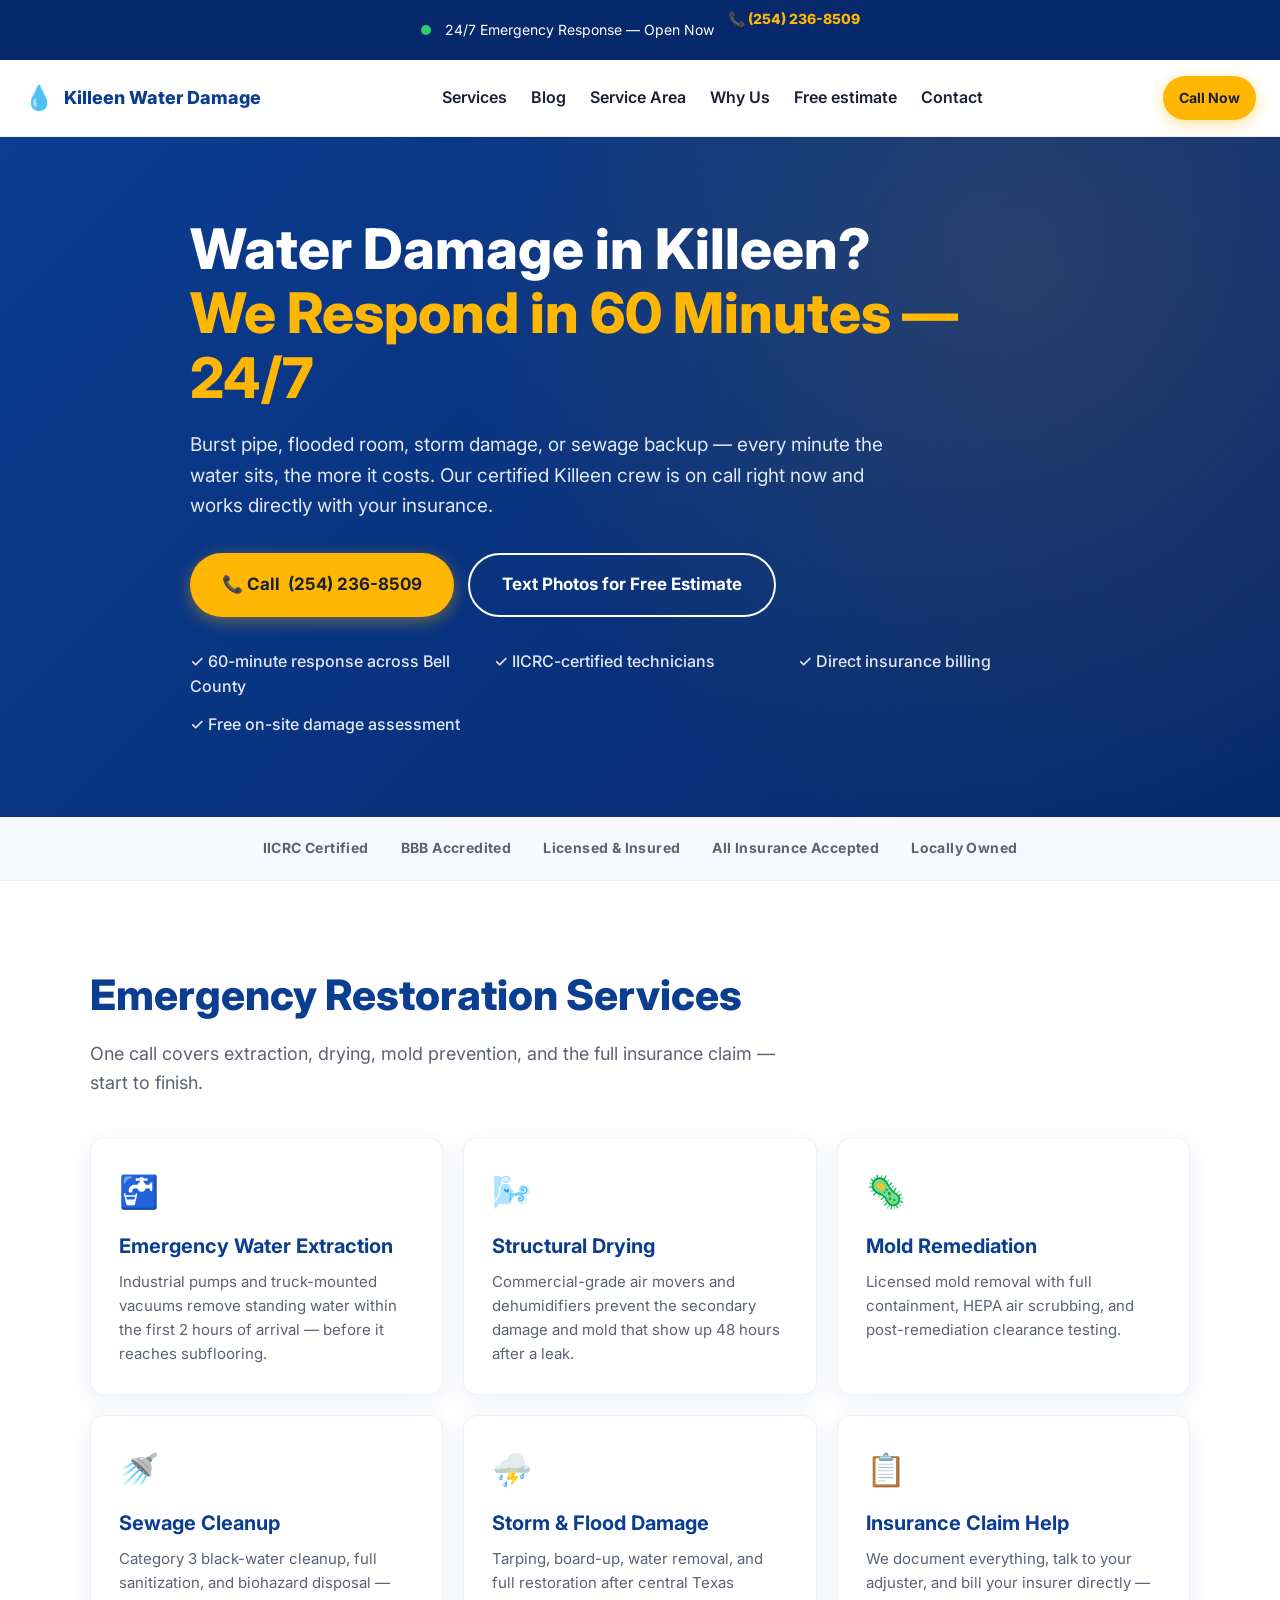
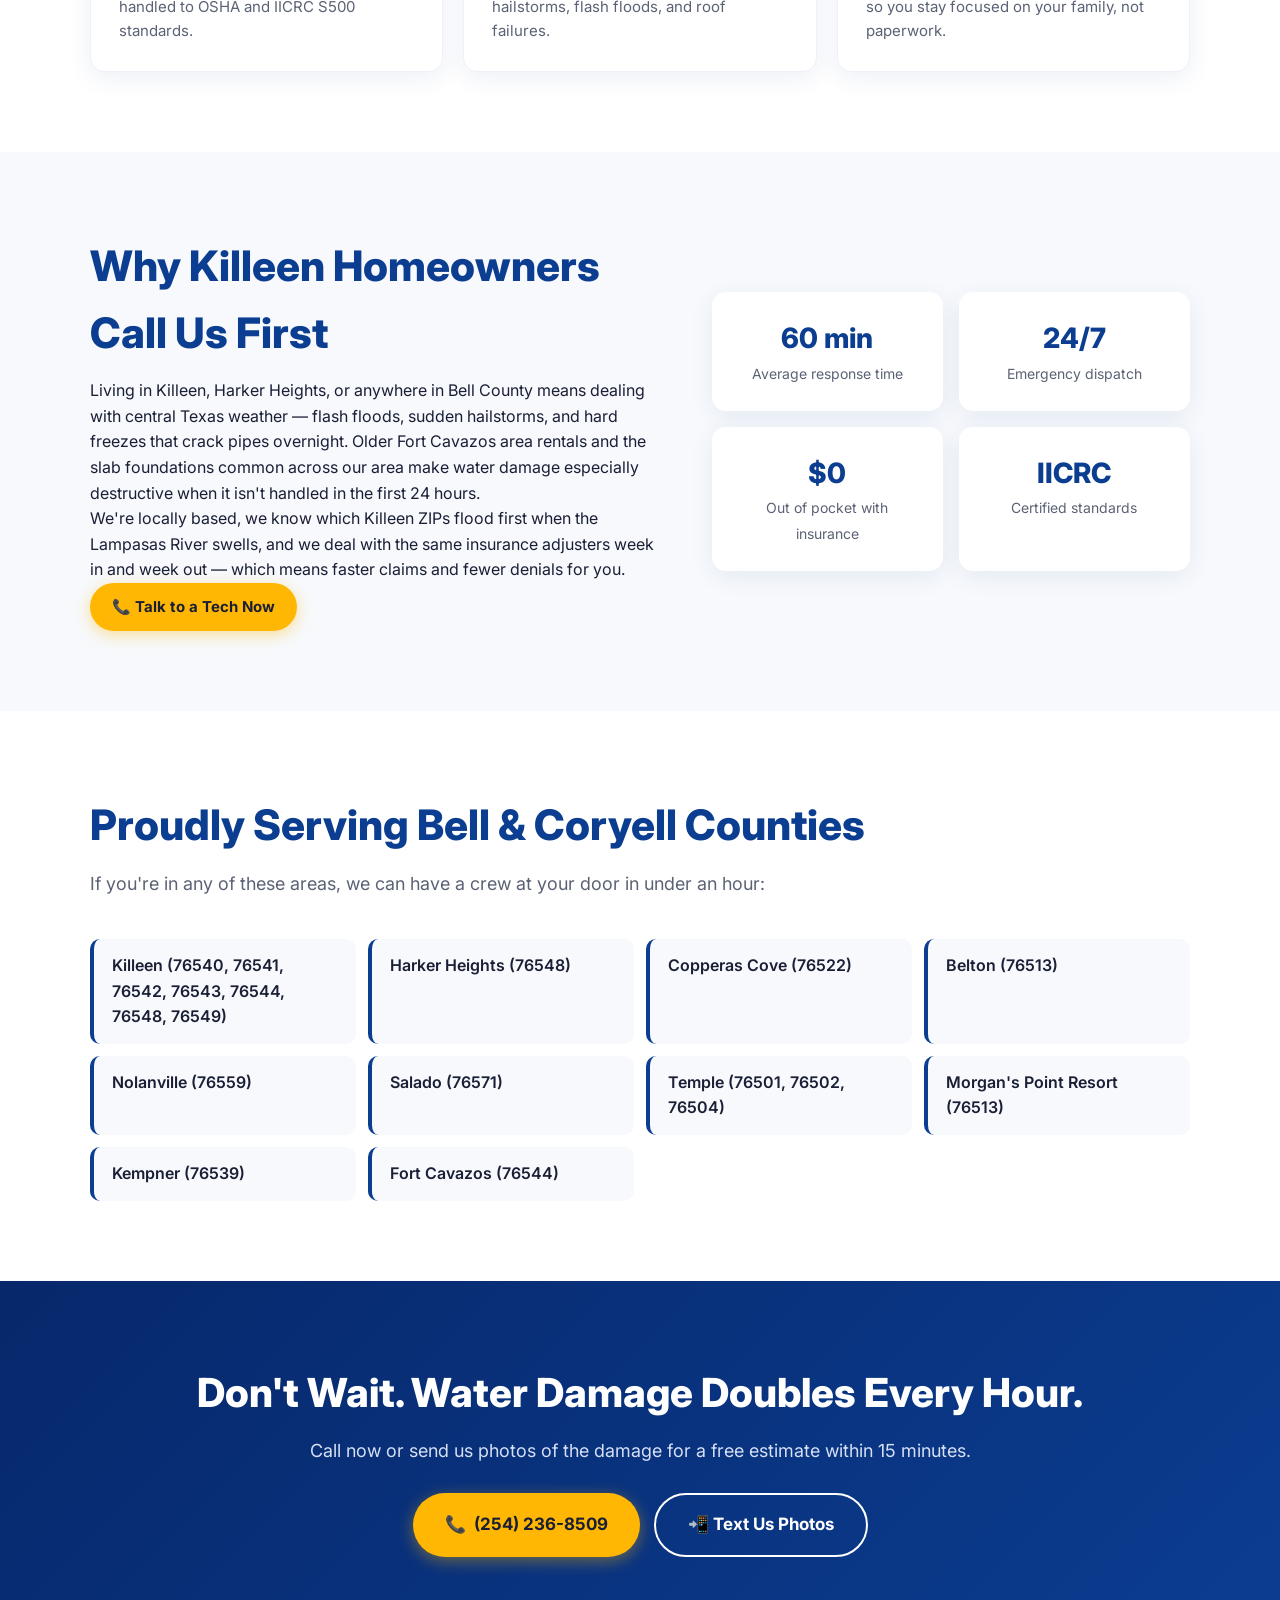
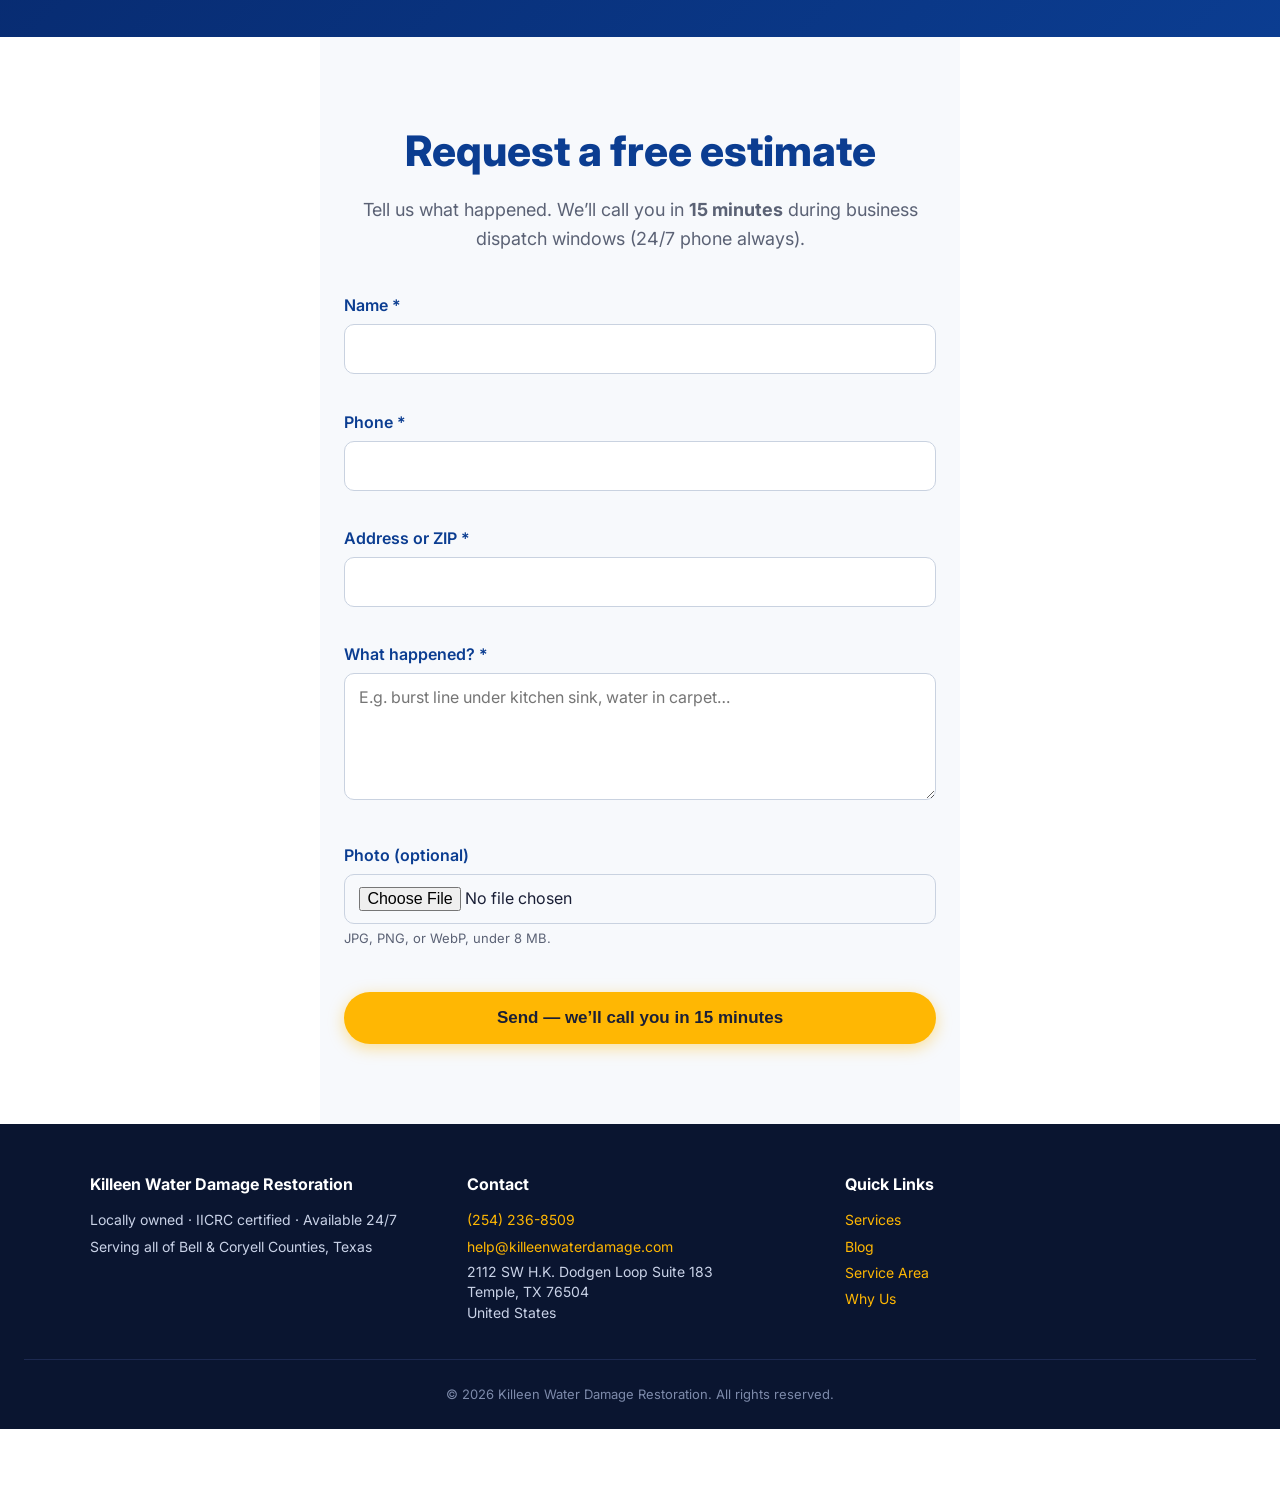
==== commit 15d1f265: "feat(nap): add Temple office address to config, JSON-LD, and site footers Made-with: Cursor" ====
--- a/index.html
+++ b/index.html
@@ -29,7 +29,7 @@
   <link rel="stylesheet" href="styles.css" />
   <meta property="og:site_name" content="Killeen Water Damage Restoration" />
 
-  <!-- Business JSON-LD: filled from site.config.js. Address line: see TODO(virtual-mailbox) in site.config.js (streetLine). -->
+  <!-- Business JSON-LD: filled from site.config.js (NAP: Temple office). -->
   <script type="application/ld+json" id="ld-json-local-business">{}</script>
 </head>
 <body data-config-home>
@@ -222,6 +222,7 @@
         <strong>Contact</strong>
         <p><a href="tel:+12542368509"><span data-site-phone-text></span></a></p>
         <p><a href="mailto:help@killeenwaterdamage.com">help@killeenwaterdamage.com</a></p>
+        <p class="footer__address" data-site-address></p>
       </div>
       <div>
         <strong>Quick Links</strong>
--- a/styles.css
+++ b/styles.css
@@ -270,6 +270,7 @@
 }
 .footer strong { color: var(--white); display: block; margin-bottom: 12px; font-size: 16px; }
 .footer p { font-size: 14px; margin-bottom: 4px; }
+.footer__address { white-space: pre-line; max-width: 20rem; line-height: 1.45; }
 .footer a { color: var(--accent); }
 .footer__legal {
   text-align: center;
